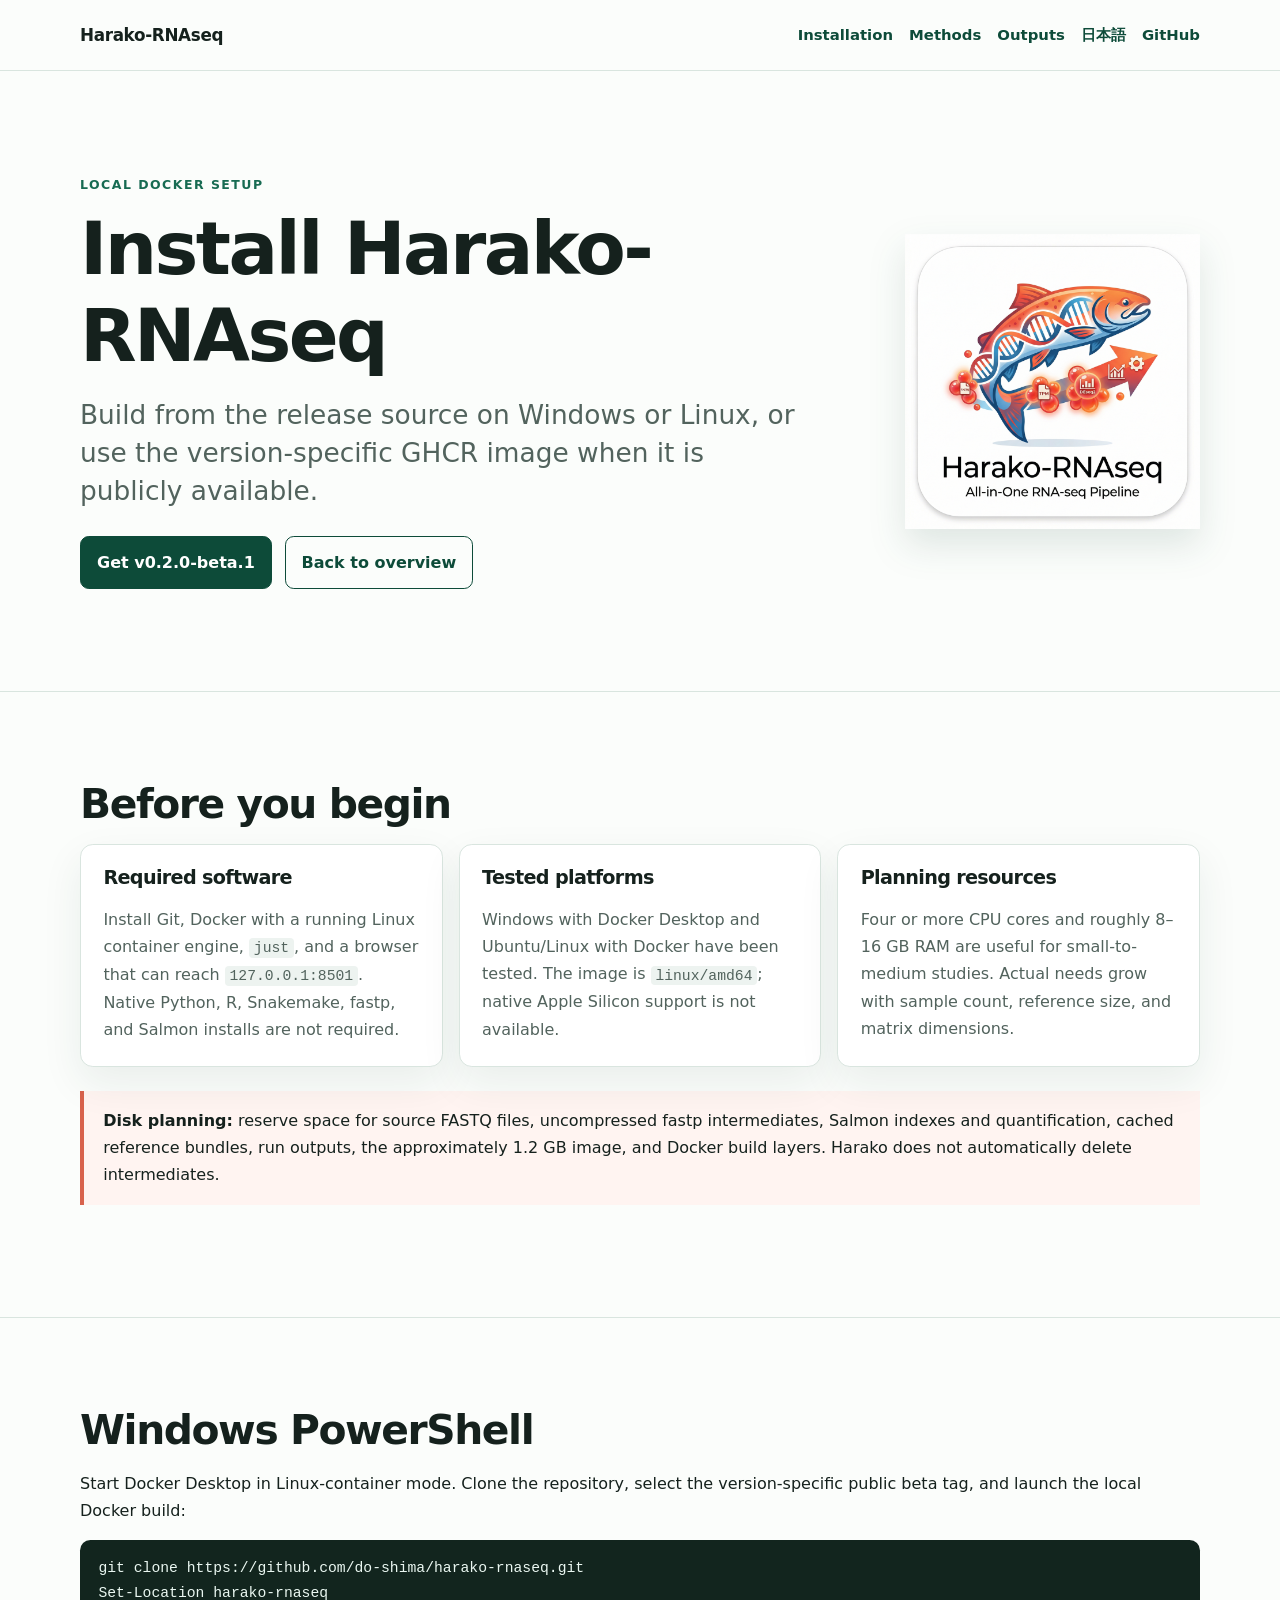
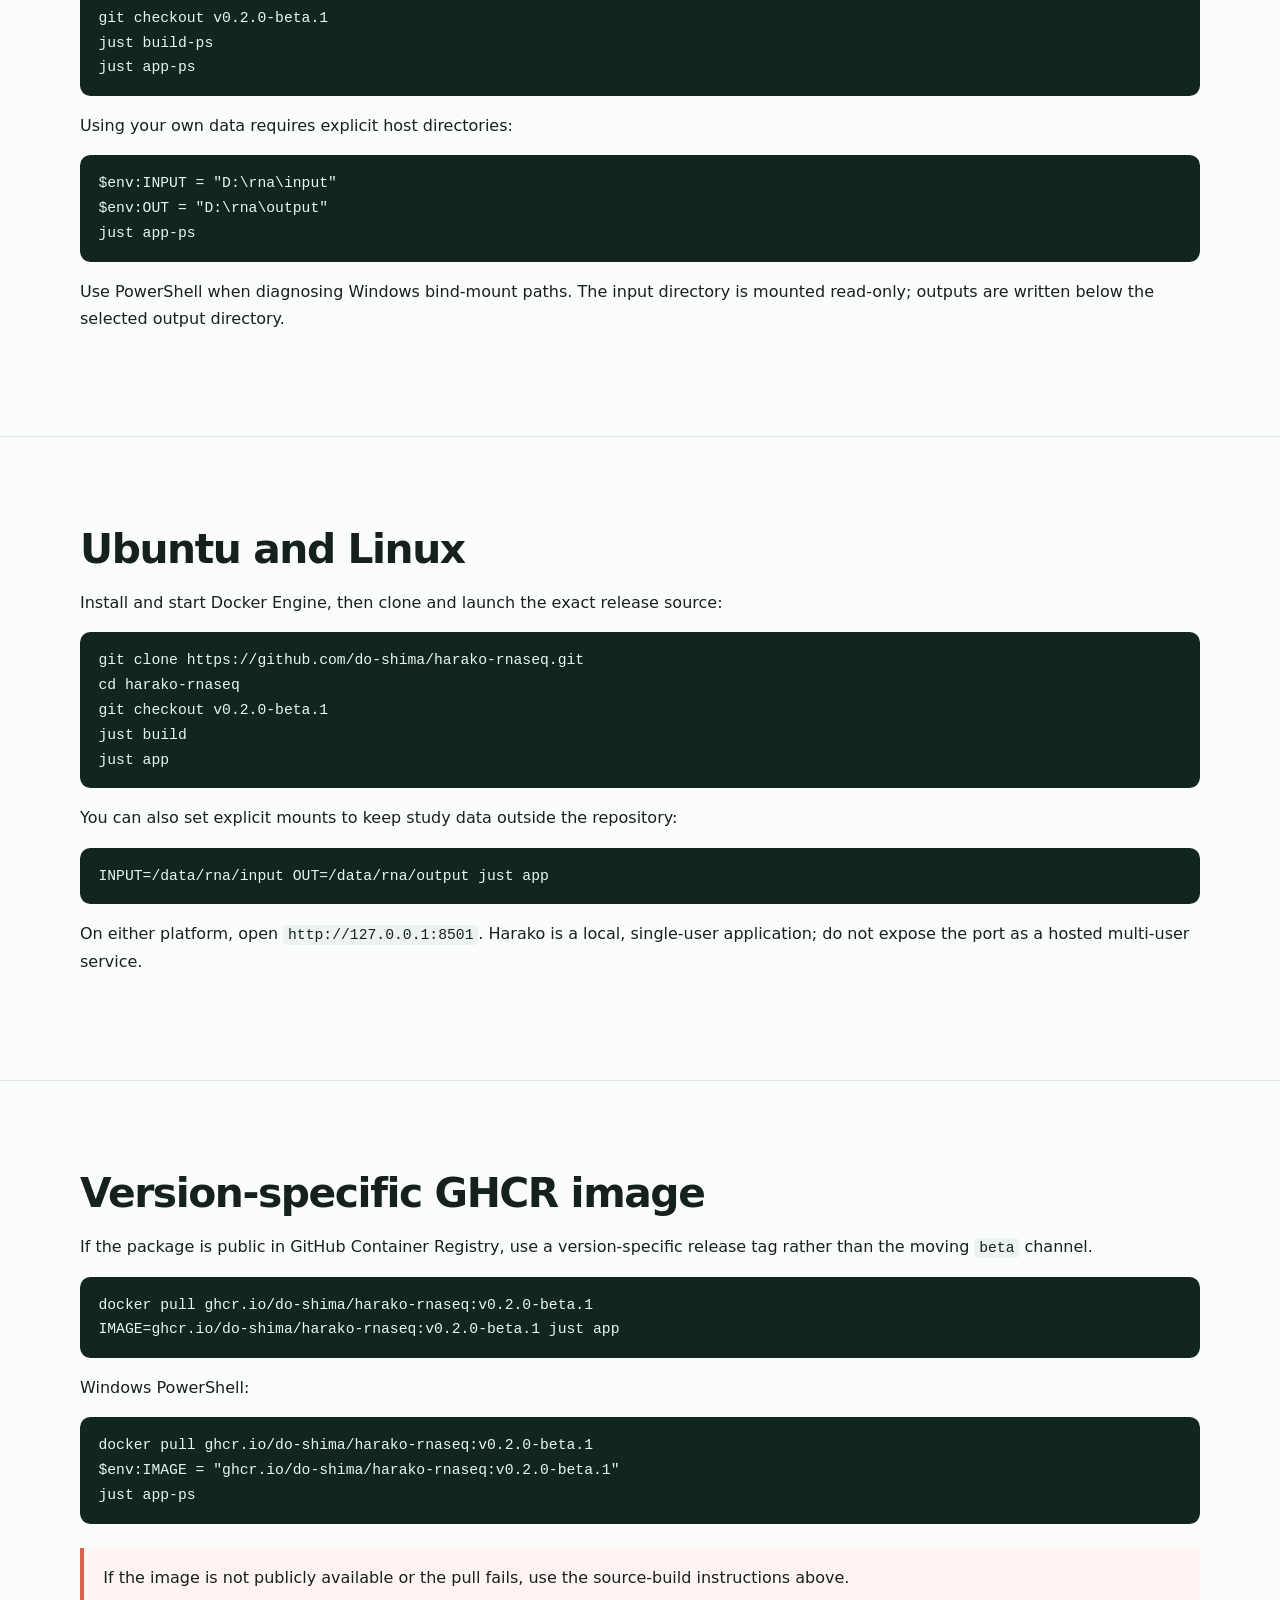
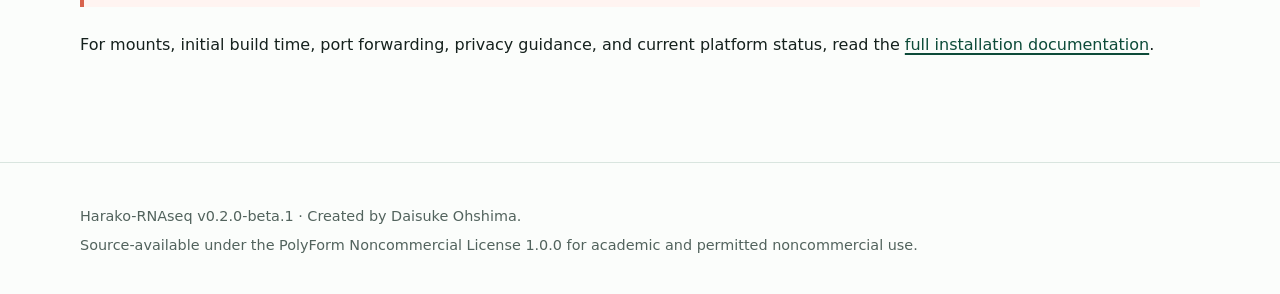
==== site/installation/index.html @ fd844540 "fix(site): preserve language across website navigation" ====
<!doctype html>
<html lang="en">
<head>
  <meta charset="utf-8">
  <meta name="viewport" content="width=device-width, initial-scale=1">
  <title>Install Harako-RNAseq | Windows and Linux Docker Setup</title>
  <meta name="description" content="Install Harako-RNAseq from source or an available version-specific GHCR image on Windows Docker Desktop or Ubuntu/Linux, with practical CPU, memory, and disk guidance.">
  <link rel="canonical" href="https://do-shima.github.io/harako-rnaseq/installation/">
  <link rel="alternate" hreflang="en" href="https://do-shima.github.io/harako-rnaseq/installation/">
  <link rel="alternate" hreflang="ja" href="https://do-shima.github.io/harako-rnaseq/ja/installation/">
  <link rel="alternate" hreflang="x-default" href="https://do-shima.github.io/harako-rnaseq/installation/">
  <meta property="og:title" content="Install Harako-RNAseq | Windows and Linux Docker Setup">
  <meta property="og:description" content="Source-build and version-specific Docker instructions for the Harako-RNAseq public beta.">
  <meta property="og:type" content="website">
  <meta property="og:url" content="https://do-shima.github.io/harako-rnaseq/installation/">
  <meta property="og:image" content="https://do-shima.github.io/harako-rnaseq/assets/harako-logo.png">
  <link rel="stylesheet" href="../assets/site.css">
  <script type="application/ld+json">
  {
    "@context": "https://schema.org",
    "@type": "SoftwareApplication",
    "name": "Harako-RNAseq",
    "alternateName": "Harako RNAseq",
    "softwareVersion": "0.2.0-beta.1",
    "operatingSystem": "Windows and Linux through Docker",
    "applicationSubCategory": "Bioinformatics",
    "description": "A source-available Docker-based graphical workflow for reproducible local bulk RNA-seq analysis using fastp, Salmon, tximport, and DESeq2.",
    "codeRepository": "https://github.com/do-shima/harako-rnaseq",
    "downloadUrl": "https://github.com/do-shima/harako-rnaseq/releases/tag/v0.2.0-beta.1",
    "license": "https://polyformproject.org/licenses/noncommercial/1.0.0/",
    "author": {"@type": "Person", "name": "Daisuke Ohshima"},
    "isAccessibleForFree": true,
    "offers": {"@type": "Offer", "price": 0, "priceCurrency": "USD"}
  }
  </script>
</head>
<body>
  <a class="skip-link" href="#main">Skip to content</a>
  <header class="site-header">
    <nav class="nav" aria-label="Primary navigation">
      <a class="brand" href="../">Harako-RNAseq</a>
      <div class="nav-links">
        <a aria-current="page" href="./">Installation</a>
        <a href="../methods/">Methods</a>
        <a href="../outputs/">Outputs</a>
        <a href="../ja/installation/" lang="ja">日本語</a>
        <a href="https://github.com/do-shima/harako-rnaseq">GitHub</a>
      </div>
    </nav>
  </header>

  <main id="main">
    <section class="container hero page-hero">
      <div>
        <p class="eyebrow">Local Docker setup</p>
        <h1>Install Harako-RNAseq</h1>
        <p class="subtitle">Build from the release source on Windows or Linux, or use the version-specific GHCR image when it is publicly available.</p>
        <div class="actions">
          <a class="button primary" href="https://github.com/do-shima/harako-rnaseq/releases/tag/v0.2.0-beta.1">Get v0.2.0-beta.1</a>
          <a class="button" href="../">Back to overview</a>
        </div>
      </div>
      <img class="hero-logo" src="../assets/harako-logo.png" width="640" height="640" alt="Harako-RNAseq logo">
    </section>

    <section class="section">
      <div class="container">
        <h2>Before you begin</h2>
        <div class="grid">
          <article class="card"><h3>Required software</h3><p>Install Git, Docker with a running Linux container engine, <code>just</code>, and a browser that can reach <code>127.0.0.1:8501</code>. Native Python, R, Snakemake, fastp, and Salmon installs are not required.</p></article>
          <article class="card"><h3>Tested platforms</h3><p>Windows with Docker Desktop and Ubuntu/Linux with Docker have been tested. The image is <code>linux/amd64</code>; native Apple Silicon support is not available.</p></article>
          <article class="card"><h3>Planning resources</h3><p>Four or more CPU cores and roughly 8–16 GB RAM are useful for small-to-medium studies. Actual needs grow with sample count, reference size, and matrix dimensions.</p></article>
        </div>
        <div class="notice"><strong>Disk planning:</strong> reserve space for source FASTQ files, uncompressed fastp intermediates, Salmon indexes and quantification, cached reference bundles, run outputs, the approximately 1.2 GB image, and Docker build layers. Harako does not automatically delete intermediates.</div>
      </div>
    </section>

    <section class="section">
      <div class="container">
        <h2>Windows PowerShell</h2>
        <p>Start Docker Desktop in Linux-container mode. Clone the repository, select the version-specific public beta tag, and launch the local Docker build:</p>
        <pre><code>git clone https://github.com/do-shima/harako-rnaseq.git
Set-Location harako-rnaseq
git checkout v0.2.0-beta.1
just build-ps
just app-ps</code></pre>
        <p>Using your own data requires explicit host directories:</p>
        <pre><code>$env:INPUT = "D:\rna\input"
$env:OUT = "D:\rna\output"
just app-ps</code></pre>
        <p>Use PowerShell when diagnosing Windows bind-mount paths. The input directory is mounted read-only; outputs are written below the selected output directory.</p>
      </div>
    </section>

    <section class="section">
      <div class="container">
        <h2>Ubuntu and Linux</h2>
        <p>Install and start Docker Engine, then clone and launch the exact release source:</p>
        <pre><code>git clone https://github.com/do-shima/harako-rnaseq.git
cd harako-rnaseq
git checkout v0.2.0-beta.1
just build
just app</code></pre>
        <p>You can also set explicit mounts to keep study data outside the repository:</p>
        <pre><code>INPUT=/data/rna/input OUT=/data/rna/output just app</code></pre>
        <p>On either platform, open <code>http://127.0.0.1:8501</code>. Harako is a local, single-user application; do not expose the port as a hosted multi-user service.</p>
      </div>
    </section>

    <section class="section">
      <div class="container">
        <h2>Version-specific GHCR image</h2>
        <p>If the package is public in GitHub Container Registry, use a version-specific release tag rather than the moving <code>beta</code> channel.</p>
        <pre><code>docker pull ghcr.io/do-shima/harako-rnaseq:v0.2.0-beta.1
IMAGE=ghcr.io/do-shima/harako-rnaseq:v0.2.0-beta.1 just app</code></pre>
        <p>Windows PowerShell:</p>
        <pre><code>docker pull ghcr.io/do-shima/harako-rnaseq:v0.2.0-beta.1
$env:IMAGE = "ghcr.io/do-shima/harako-rnaseq:v0.2.0-beta.1"
just app-ps</code></pre>
        <div class="notice">If the image is not publicly available or the pull fails, use the source-build instructions above.</div>
        <p>For mounts, initial build time, port forwarding, privacy guidance, and current platform status, read the <a href="https://github.com/do-shima/harako-rnaseq/blob/main/docs/installation.md">full installation documentation</a>.</p>
      </div>
    </section>
  </main>

  <footer class="site-footer">
    <div class="container">
      <p>Harako-RNAseq v0.2.0-beta.1 · Created by Daisuke Ohshima.</p>
      <p>Source-available under the PolyForm Noncommercial License 1.0.0 for academic and permitted noncommercial use.</p>
    </div>
  </footer>
</body>
</html>
---- site/assets/site.css ----
:root {
  color-scheme: light;
  --ink: #15211d;
  --muted: #52635d;
  --paper: #fbfdfb;
  --panel: #ffffff;
  --green: #176b52;
  --green-dark: #0d4b39;
  --mint: #dff3ea;
  --salmon: #d8624c;
  --line: #d9e5df;
  --shadow: 0 16px 40px rgba(20, 63, 49, 0.08);
}
* {
  box-sizing: border-box;
}

html {
  scroll-behavior: smooth;
}

body {
  margin: 0;
  color: var(--ink);
  background: var(--paper);
  font-family: system-ui, -apple-system, BlinkMacSystemFont, "Segoe UI", sans-serif;
  font-size: 1rem;
  line-height: 1.7;
}

a {
  color: var(--green-dark);
  text-decoration-thickness: 0.1em;
  text-underline-offset: 0.18em;
}

a:hover {
  color: var(--salmon);
}

.skip-link {
  position: absolute;
  top: -5rem;
  left: 1rem;
  z-index: 10;
  padding: 0.7rem 1rem;
  color: white;
  background: var(--green-dark);
}

.skip-link:focus {
  top: 1rem;
}

.site-header {
  border-bottom: 1px solid var(--line);
  background: rgba(251, 253, 251, 0.96);
}

.nav,
.container {
  width: min(1120px, calc(100% - 2rem));
  margin-inline: auto;
}

.nav {
  display: flex;
  align-items: center;
  justify-content: space-between;
  gap: 1.5rem;
  min-height: 4.4rem;
}

.brand {
  color: var(--ink);
  font-size: 1.05rem;
  font-weight: 800;
  letter-spacing: -0.02em;
  text-decoration: none;
  white-space: nowrap;
}

.nav-links {
  display: flex;
  flex-wrap: wrap;
  justify-content: flex-end;
  gap: 0.35rem 1rem;
}

.nav-links a {
  font-size: 0.93rem;
  font-weight: 650;
  text-decoration: none;
}

.hero {
  display: grid;
  grid-template-columns: minmax(0, 1.45fr) minmax(240px, 0.55fr);
  align-items: center;
  gap: 3rem;
  padding-block: clamp(3.5rem, 8vw, 7rem);
}

.eyebrow {
  margin: 0 0 0.7rem;
  color: var(--green);
  font-size: 0.78rem;
  font-weight: 800;
  letter-spacing: 0.12em;
  text-transform: uppercase;
}

h1,
h2,
h3 {
  line-height: 1.18;
  letter-spacing: -0.035em;
}

h1 {
  max-width: 16ch;
  margin: 0;
  font-size: clamp(2.8rem, 7vw, 5.7rem);
}

.page-hero h1 {
  font-size: clamp(2.45rem, 6vw, 4.6rem);
}

h2 {
  margin: 0 0 1rem;
  font-size: clamp(1.75rem, 4vw, 2.55rem);
}

h3 {
  margin: 0 0 0.45rem;
  font-size: 1.2rem;
}

.subtitle {
  max-width: 720px;
  margin: 1rem 0;
  color: var(--muted);
  font-size: clamp(1.2rem, 2.7vw, 1.65rem);
  line-height: 1.45;
}

.lede {
  max-width: 760px;
  color: var(--muted);
  font-size: 1.08rem;
}

.hero-logo {
  display: block;
  width: min(100%, 330px);
  height: auto;
  margin-inline: auto;
  filter: drop-shadow(0 16px 18px rgba(20, 63, 49, 0.12));
}

.actions {
  display: flex;
  flex-wrap: wrap;
  gap: 0.8rem;
  margin-top: 1.6rem;
}

.button {
  display: inline-block;
  padding: 0.72rem 1rem;
  border: 1px solid var(--green-dark);
  border-radius: 0.55rem;
  font-weight: 750;
  text-decoration: none;
}

.button.primary {
  color: white;
  background: var(--green-dark);
}

.button:hover {
  border-color: var(--salmon);
}

.button.primary:hover {
  color: white;
  background: var(--salmon);
}

.status {
  display: flex;
  flex-wrap: wrap;
  gap: 0.55rem;
  margin-top: 1.3rem;
}

.pill {
  padding: 0.25rem 0.65rem;
  border-radius: 999px;
  color: var(--green-dark);
  background: var(--mint);
  font-size: 0.84rem;
  font-weight: 750;
}

.section {
  padding-block: clamp(3rem, 7vw, 5.5rem);
  border-top: 1px solid var(--line);
}

.section-intro {
  max-width: 720px;
  margin-bottom: 2rem;
  color: var(--muted);
}

.grid {
  display: grid;
  grid-template-columns: repeat(3, minmax(0, 1fr));
  gap: 1rem;
}

.card {
  padding: 1.4rem;
  border: 1px solid var(--line);
  border-radius: 0.8rem;
  background: var(--panel);
  box-shadow: var(--shadow);
}

.card p,
.card ul {
  margin-bottom: 0;
  color: var(--muted);
}

.flow {
  display: grid;
  grid-template-columns: repeat(4, minmax(0, 1fr));
  gap: 0.75rem;
  padding: 0;
  list-style: none;
}

.flow li {
  position: relative;
  padding: 1.2rem;
  border: 1px solid var(--line);
  border-radius: 0.7rem;
  background: var(--panel);
}

.flow li:not(:last-child)::after {
  position: absolute;
  top: 50%;
  right: -0.7rem;
  z-index: 1;
  content: "→";
  color: var(--salmon);
  font-weight: 900;
}

.notice {
  margin-block: 1.5rem;
  padding: 1rem 1.2rem;
  border-left: 4px solid var(--salmon);
  background: #fff4f1;
}

code {
  padding: 0.12rem 0.3rem;
  border-radius: 0.25rem;
  background: #edf3f0;
  font-size: 0.92em;
}

pre {
  overflow-x: auto;
  padding: 1rem 1.15rem;
  border-radius: 0.65rem;
  color: #eaf7f1;
  background: #12251e;
  line-height: 1.55;
}

pre code {
  padding: 0;
  color: inherit;
  background: transparent;
}

.site-footer {
  padding-block: 2.3rem;
  border-top: 1px solid var(--line);
  color: var(--muted);
  font-size: 0.9rem;
}

.site-footer p {
  margin: 0.25rem 0;
}

@media (max-width: 760px) {
  .nav {
    align-items: flex-start;
    flex-direction: column;
    padding-block: 1rem;
  }

  .nav-links {
    justify-content: flex-start;
  }

  .hero {
    grid-template-columns: 1fr;
  }

  .hero-logo {
    width: min(70vw, 280px);
  }

  .grid,
  .flow {
    grid-template-columns: 1fr;
  }

  .flow li:not(:last-child)::after {
    top: auto;
    right: 50%;
    bottom: -1.15rem;
    transform: rotate(90deg);
  }
}
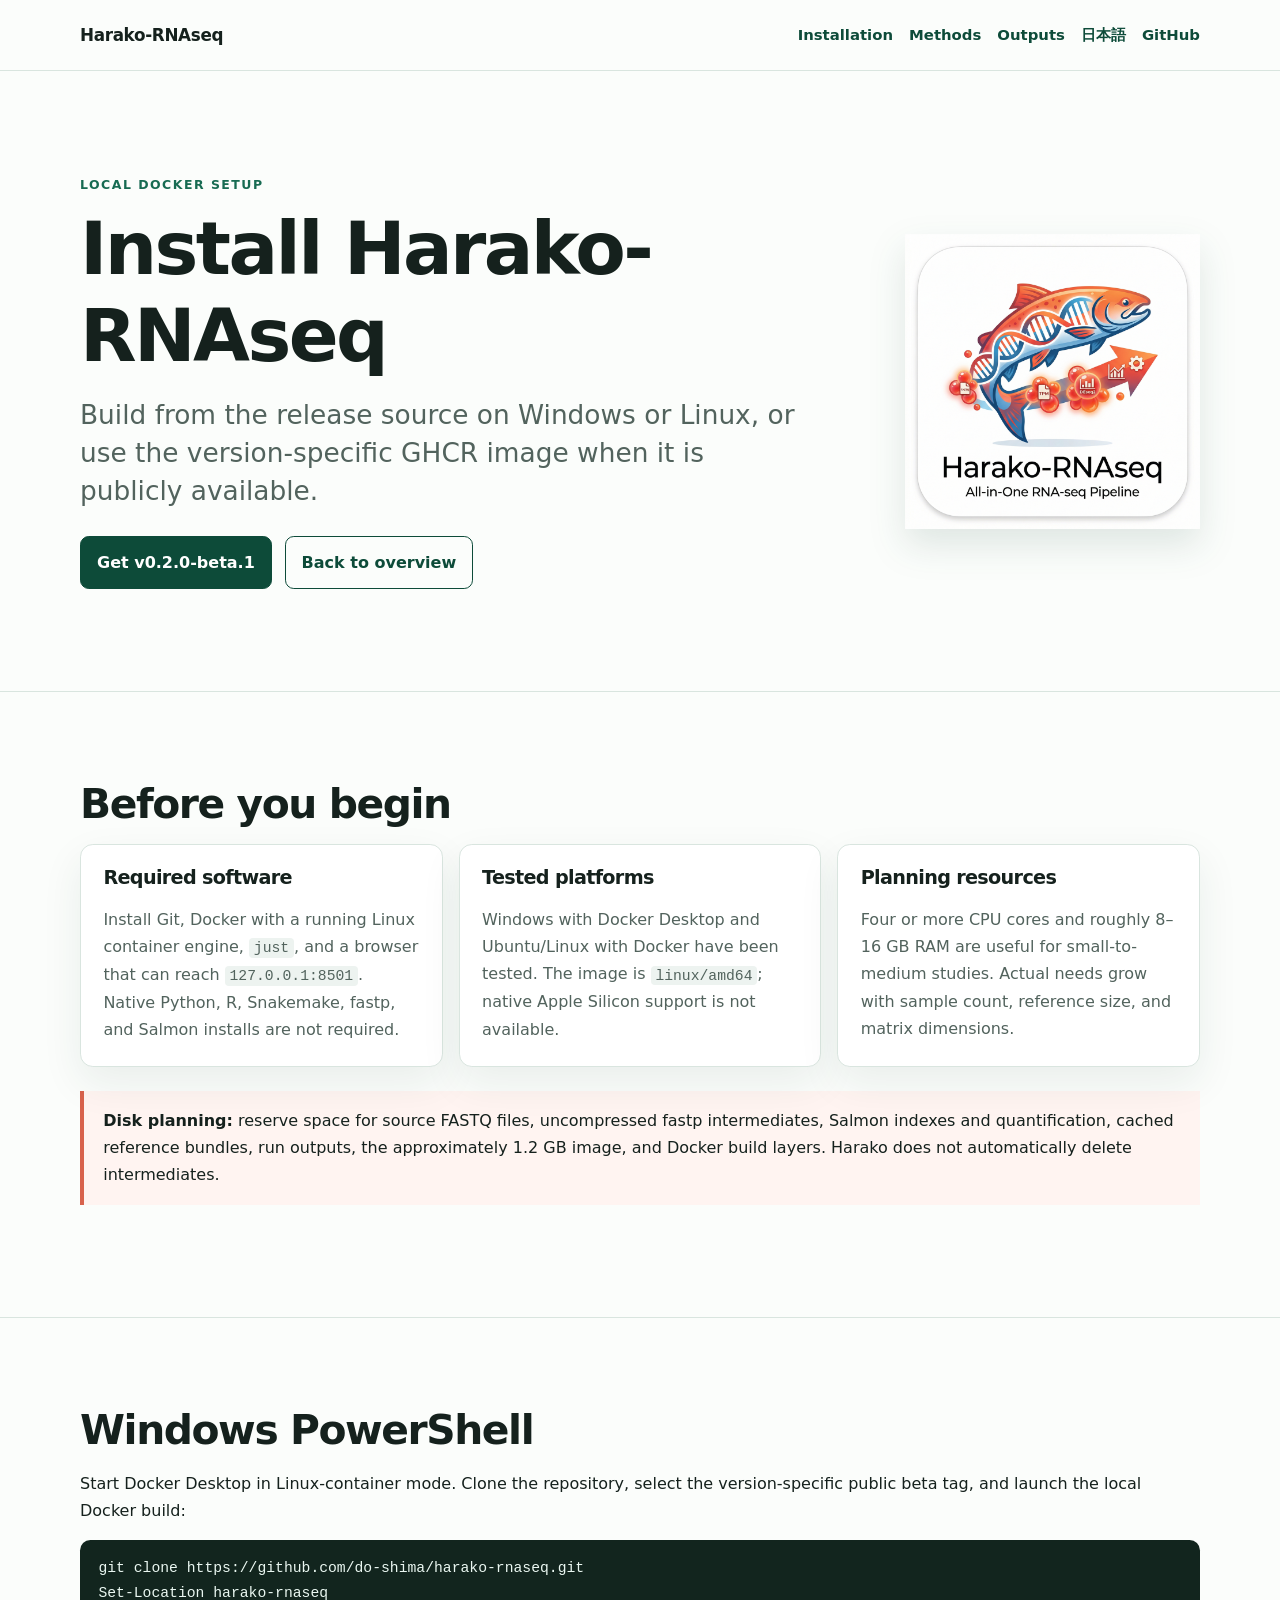
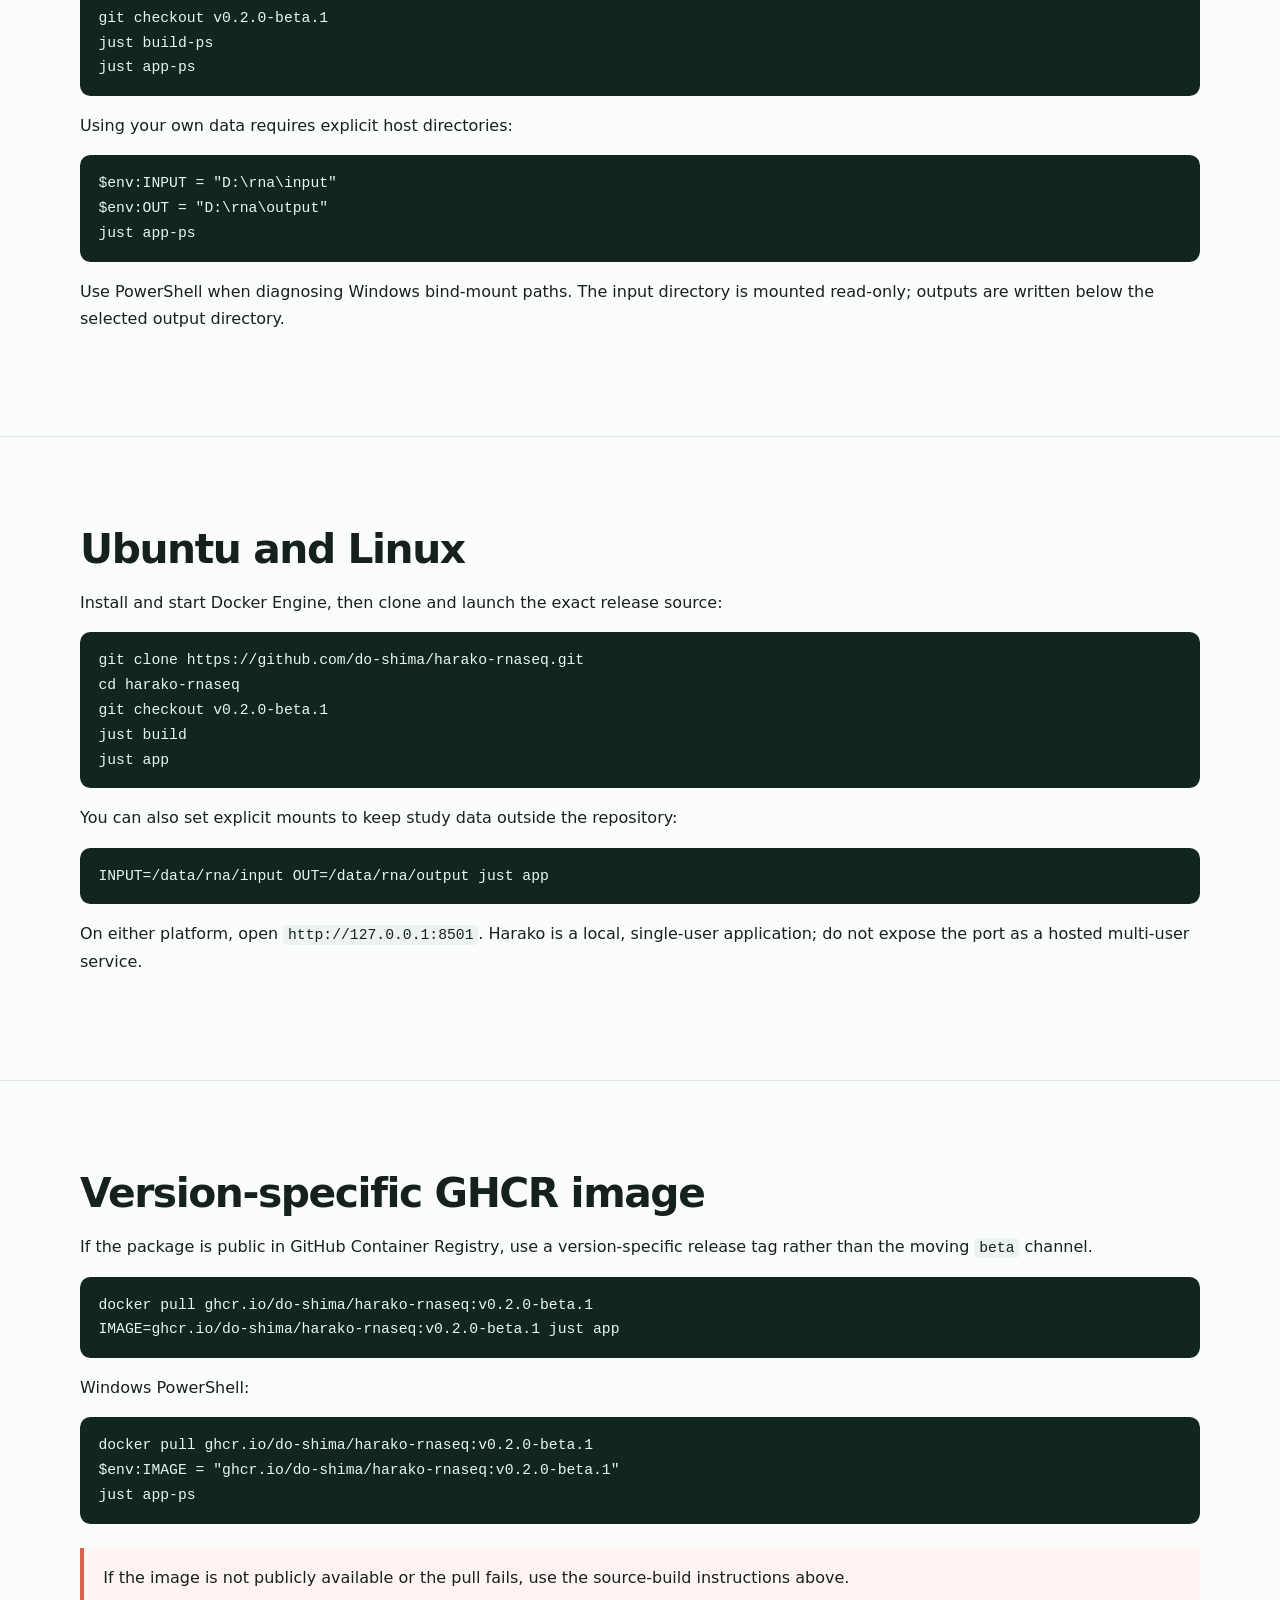
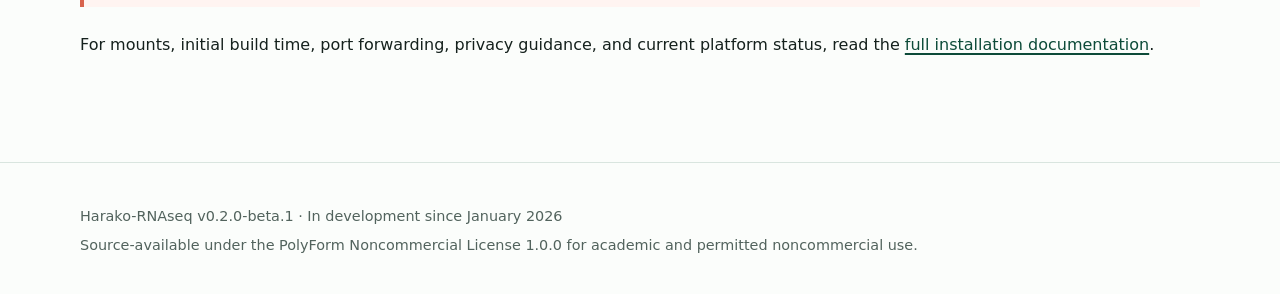
==== commit 6fb8c0db: "docs(site): add development start date to footer" ====
--- a/site/installation/index.html
+++ b/site/installation/index.html
@@ -125,7 +125,7 @@
 
   <footer class="site-footer">
     <div class="container">
-      <p>Harako-RNAseq v0.2.0-beta.1 · Created by Daisuke Ohshima.</p>
+      <p>Harako-RNAseq v0.2.0-beta.1 · In development since January 2026</p>
       <p>Source-available under the PolyForm Noncommercial License 1.0.0 for academic and permitted noncommercial use.</p>
     </div>
   </footer>
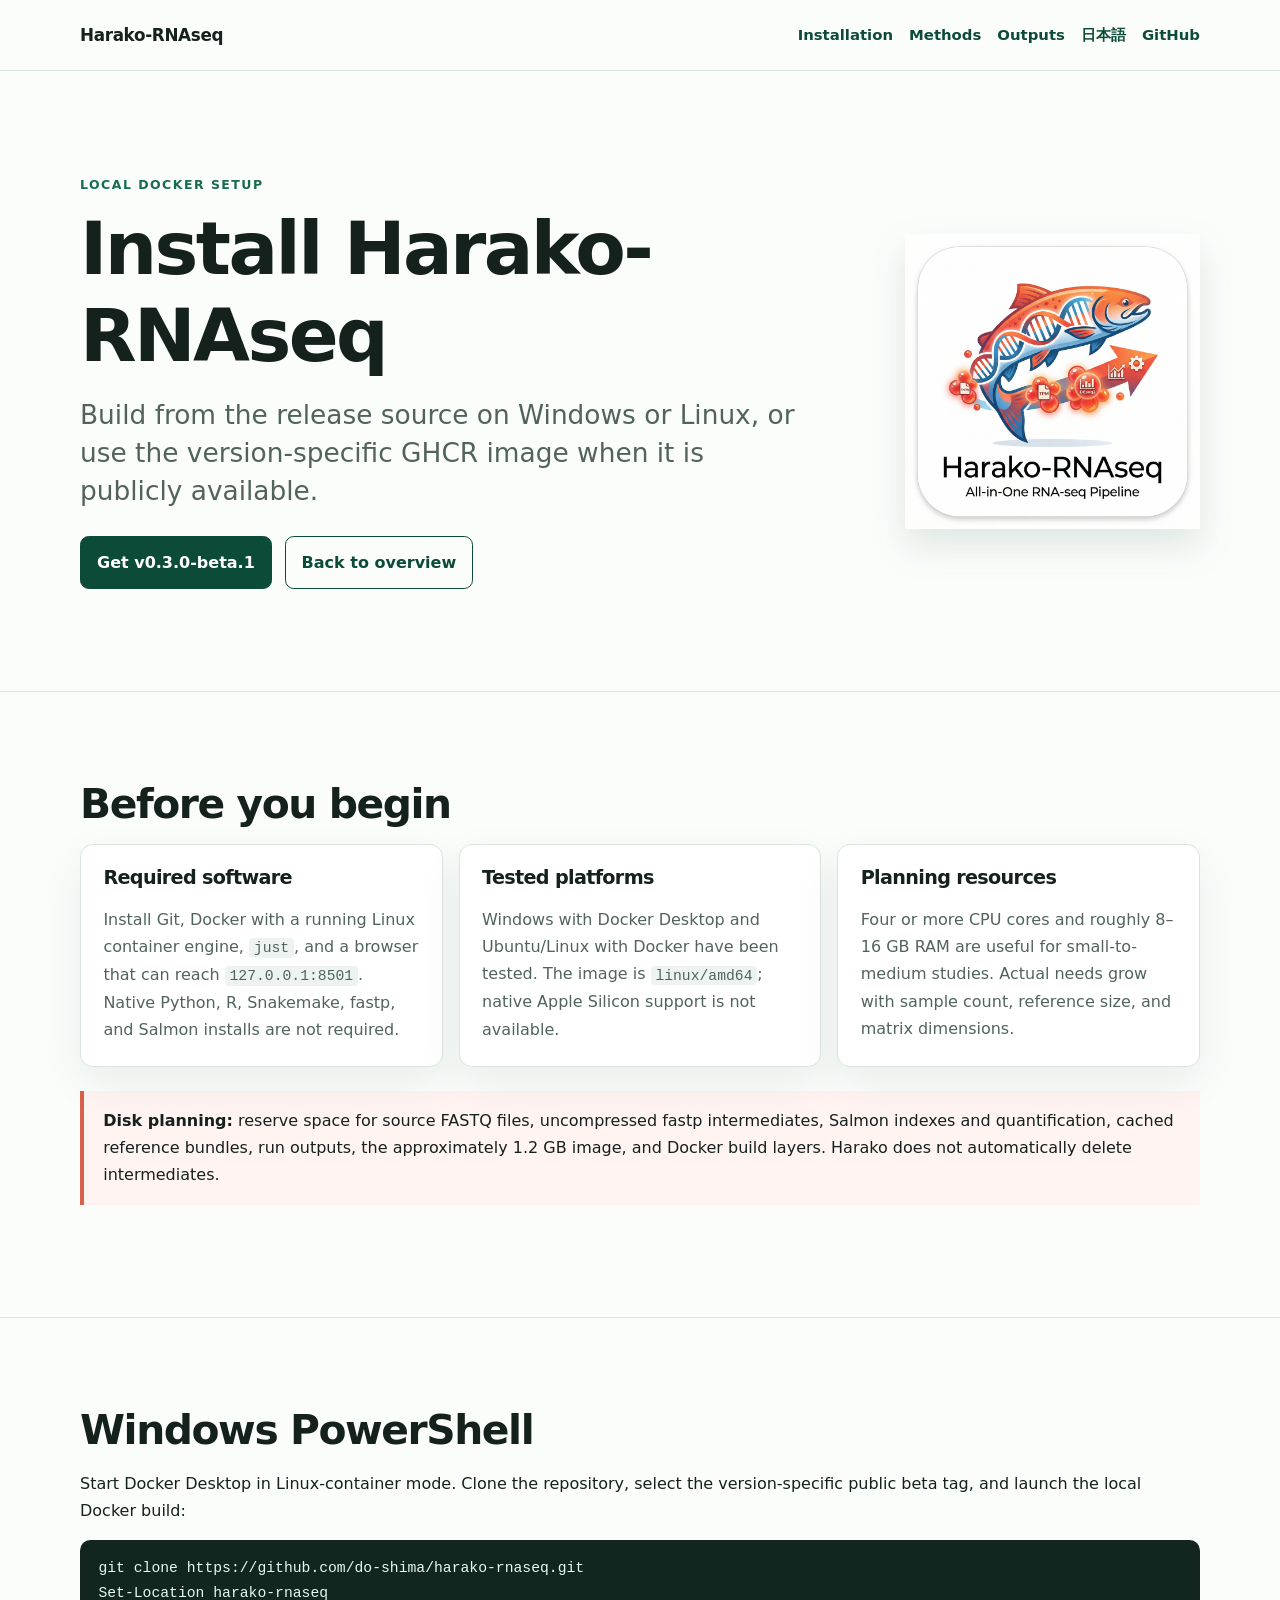
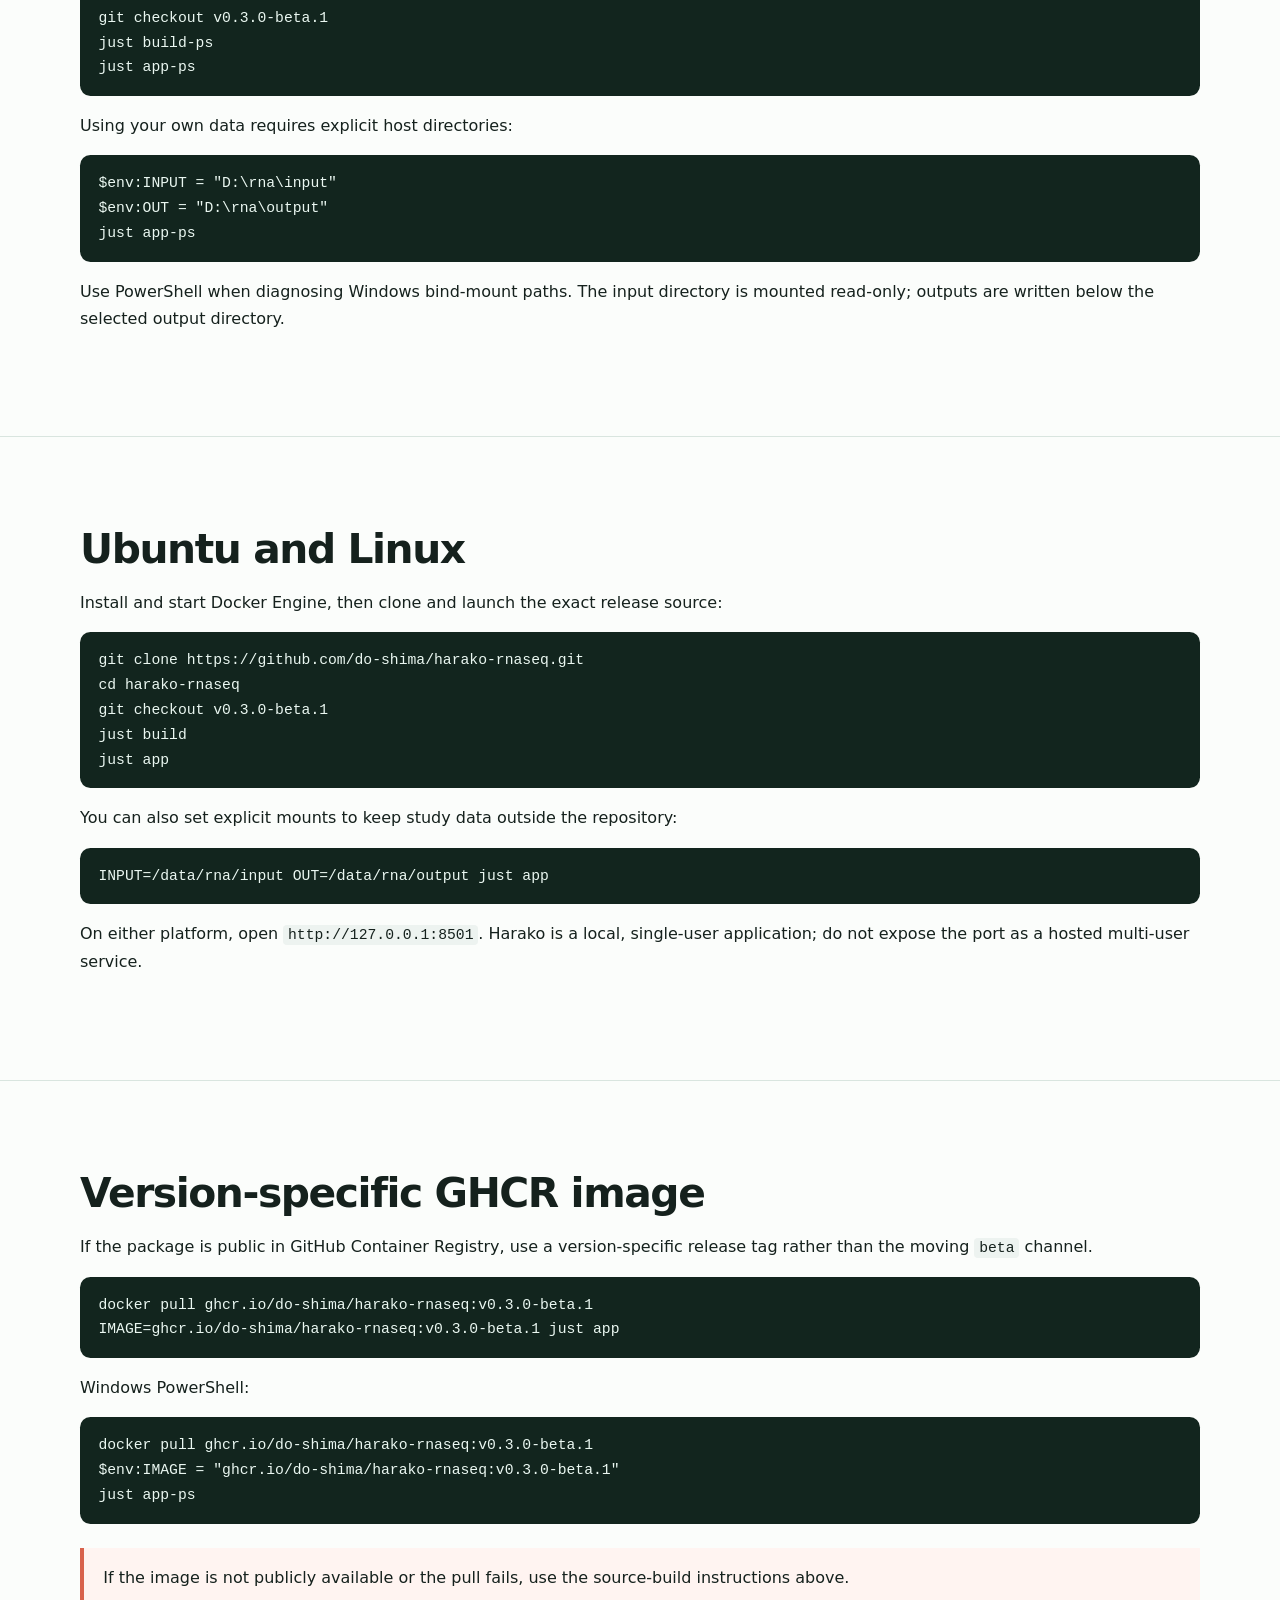
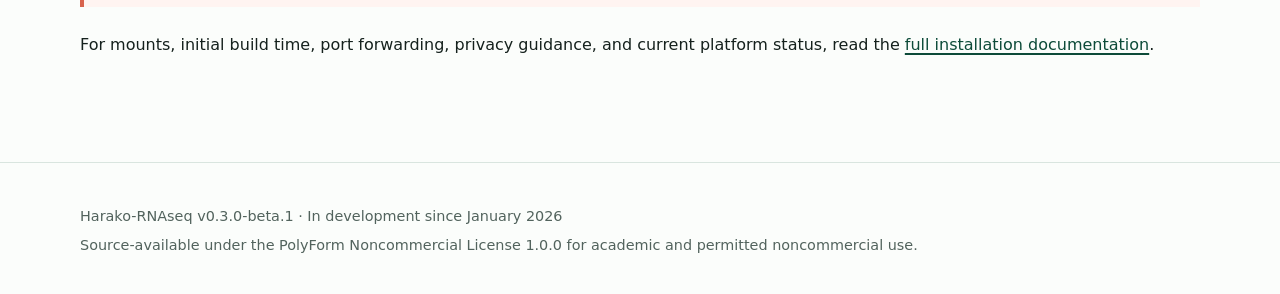
==== commit 7e8749cb: "chore(release): bump Harako-RNAseq to v0.3.0-beta.1" ====
--- a/site/installation/index.html
+++ b/site/installation/index.html
@@ -21,12 +21,12 @@
     "@type": "SoftwareApplication",
     "name": "Harako-RNAseq",
     "alternateName": "Harako RNAseq",
-    "softwareVersion": "0.2.0-beta.1",
+    "softwareVersion": "0.3.0-beta.1",
     "operatingSystem": "Windows and Linux through Docker",
     "applicationSubCategory": "Bioinformatics",
     "description": "A source-available Docker-based graphical workflow for reproducible local bulk RNA-seq analysis using fastp, Salmon, tximport, and DESeq2.",
     "codeRepository": "https://github.com/do-shima/harako-rnaseq",
-    "downloadUrl": "https://github.com/do-shima/harako-rnaseq/releases/tag/v0.2.0-beta.1",
+    "downloadUrl": "https://github.com/do-shima/harako-rnaseq/releases/tag/v0.3.0-beta.1",
     "license": "https://polyformproject.org/licenses/noncommercial/1.0.0/",
     "author": {"@type": "Person", "name": "Daisuke Ohshima"},
     "isAccessibleForFree": true,
@@ -56,7 +56,7 @@
         <h1>Install Harako-RNAseq</h1>
         <p class="subtitle">Build from the release source on Windows or Linux, or use the version-specific GHCR image when it is publicly available.</p>
         <div class="actions">
-          <a class="button primary" href="https://github.com/do-shima/harako-rnaseq/releases/tag/v0.2.0-beta.1">Get v0.2.0-beta.1</a>
+          <a class="button primary" href="https://github.com/do-shima/harako-rnaseq/releases/tag/v0.3.0-beta.1">Get v0.3.0-beta.1</a>
           <a class="button" href="../">Back to overview</a>
         </div>
       </div>
@@ -81,7 +81,7 @@
         <p>Start Docker Desktop in Linux-container mode. Clone the repository, select the version-specific public beta tag, and launch the local Docker build:</p>
         <pre><code>git clone https://github.com/do-shima/harako-rnaseq.git
 Set-Location harako-rnaseq
-git checkout v0.2.0-beta.1
+git checkout v0.3.0-beta.1
 just build-ps
 just app-ps</code></pre>
         <p>Using your own data requires explicit host directories:</p>
@@ -98,7 +98,7 @@
         <p>Install and start Docker Engine, then clone and launch the exact release source:</p>
         <pre><code>git clone https://github.com/do-shima/harako-rnaseq.git
 cd harako-rnaseq
-git checkout v0.2.0-beta.1
+git checkout v0.3.0-beta.1
 just build
 just app</code></pre>
         <p>You can also set explicit mounts to keep study data outside the repository:</p>
@@ -111,11 +111,11 @@
       <div class="container">
         <h2>Version-specific GHCR image</h2>
         <p>If the package is public in GitHub Container Registry, use a version-specific release tag rather than the moving <code>beta</code> channel.</p>
-        <pre><code>docker pull ghcr.io/do-shima/harako-rnaseq:v0.2.0-beta.1
-IMAGE=ghcr.io/do-shima/harako-rnaseq:v0.2.0-beta.1 just app</code></pre>
+        <pre><code>docker pull ghcr.io/do-shima/harako-rnaseq:v0.3.0-beta.1
+IMAGE=ghcr.io/do-shima/harako-rnaseq:v0.3.0-beta.1 just app</code></pre>
         <p>Windows PowerShell:</p>
-        <pre><code>docker pull ghcr.io/do-shima/harako-rnaseq:v0.2.0-beta.1
-$env:IMAGE = "ghcr.io/do-shima/harako-rnaseq:v0.2.0-beta.1"
+        <pre><code>docker pull ghcr.io/do-shima/harako-rnaseq:v0.3.0-beta.1
+$env:IMAGE = "ghcr.io/do-shima/harako-rnaseq:v0.3.0-beta.1"
 just app-ps</code></pre>
         <div class="notice">If the image is not publicly available or the pull fails, use the source-build instructions above.</div>
         <p>For mounts, initial build time, port forwarding, privacy guidance, and current platform status, read the <a href="https://github.com/do-shima/harako-rnaseq/blob/main/docs/installation.md">full installation documentation</a>.</p>
@@ -125,7 +125,7 @@
 
   <footer class="site-footer">
     <div class="container">
-      <p>Harako-RNAseq v0.2.0-beta.1 · In development since January 2026</p>
+      <p>Harako-RNAseq v0.3.0-beta.1 · In development since January 2026</p>
       <p>Source-available under the PolyForm Noncommercial License 1.0.0 for academic and permitted noncommercial use.</p>
     </div>
   </footer>
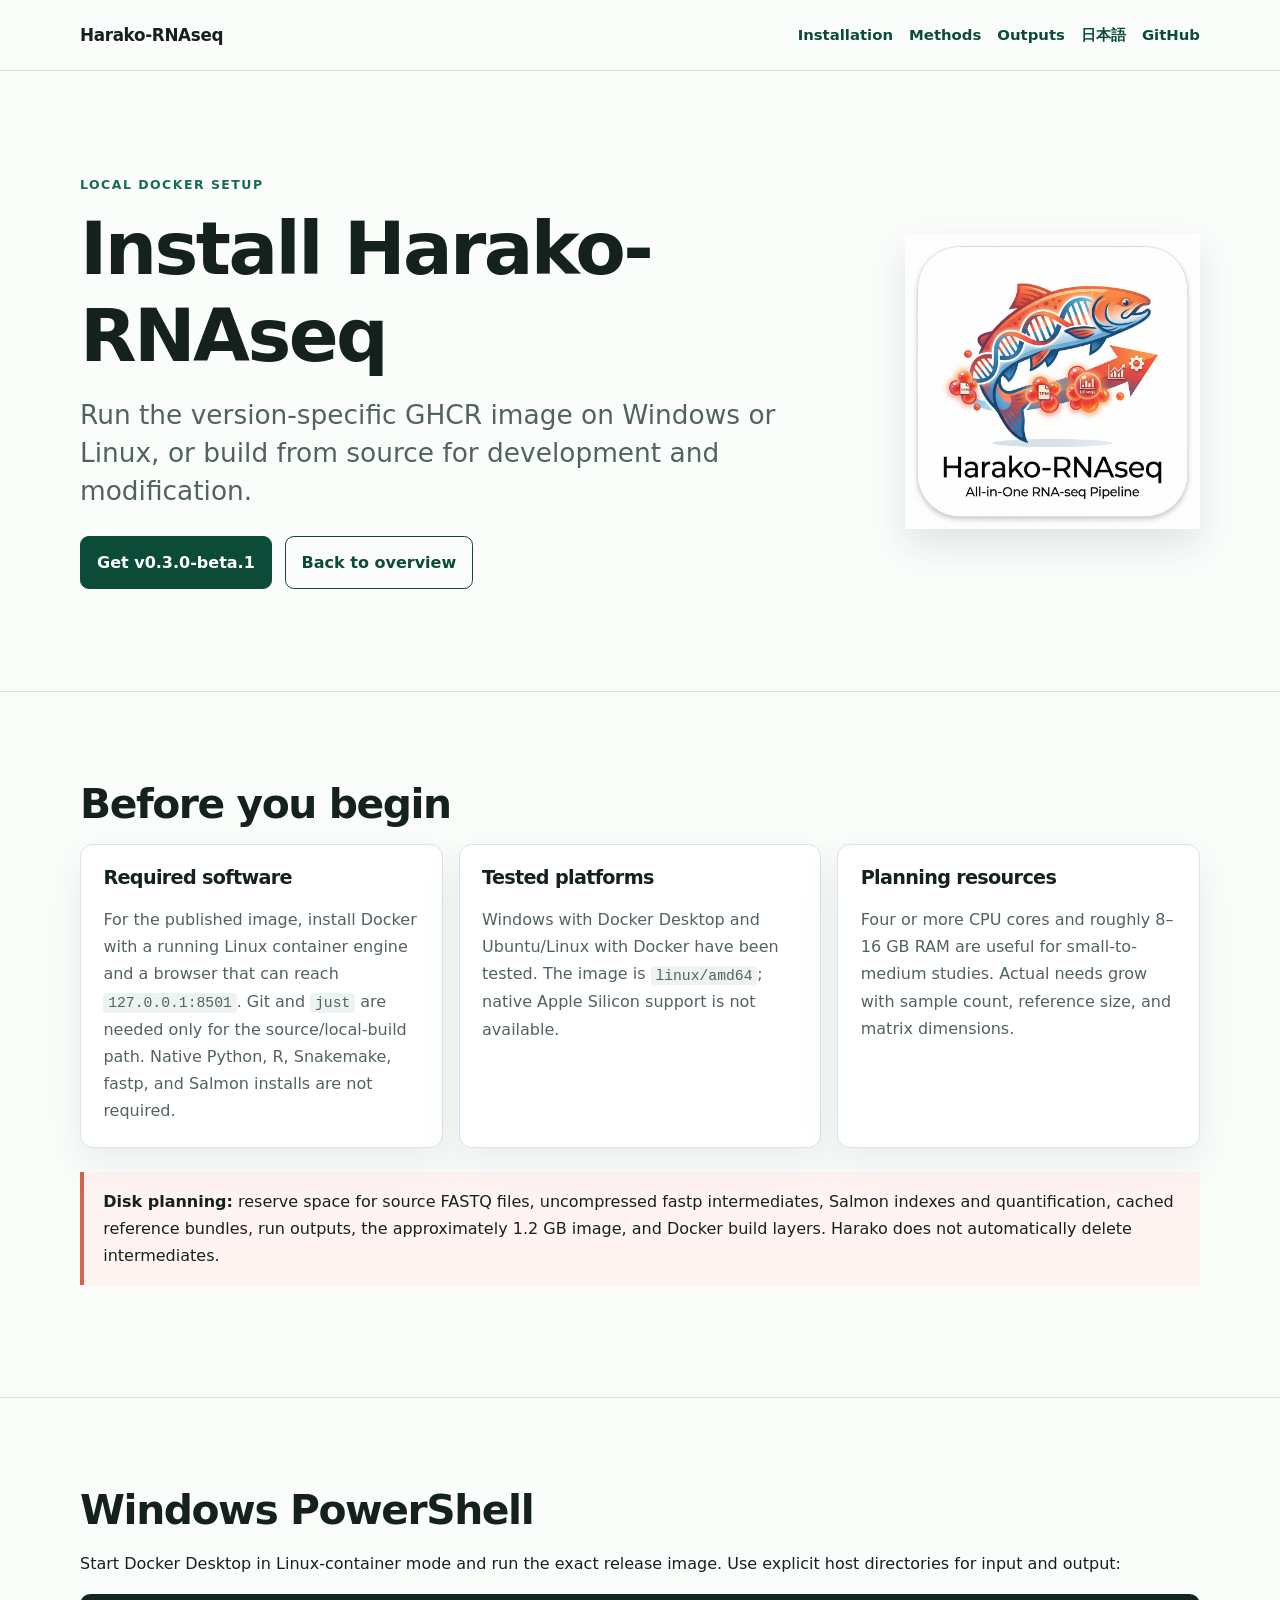
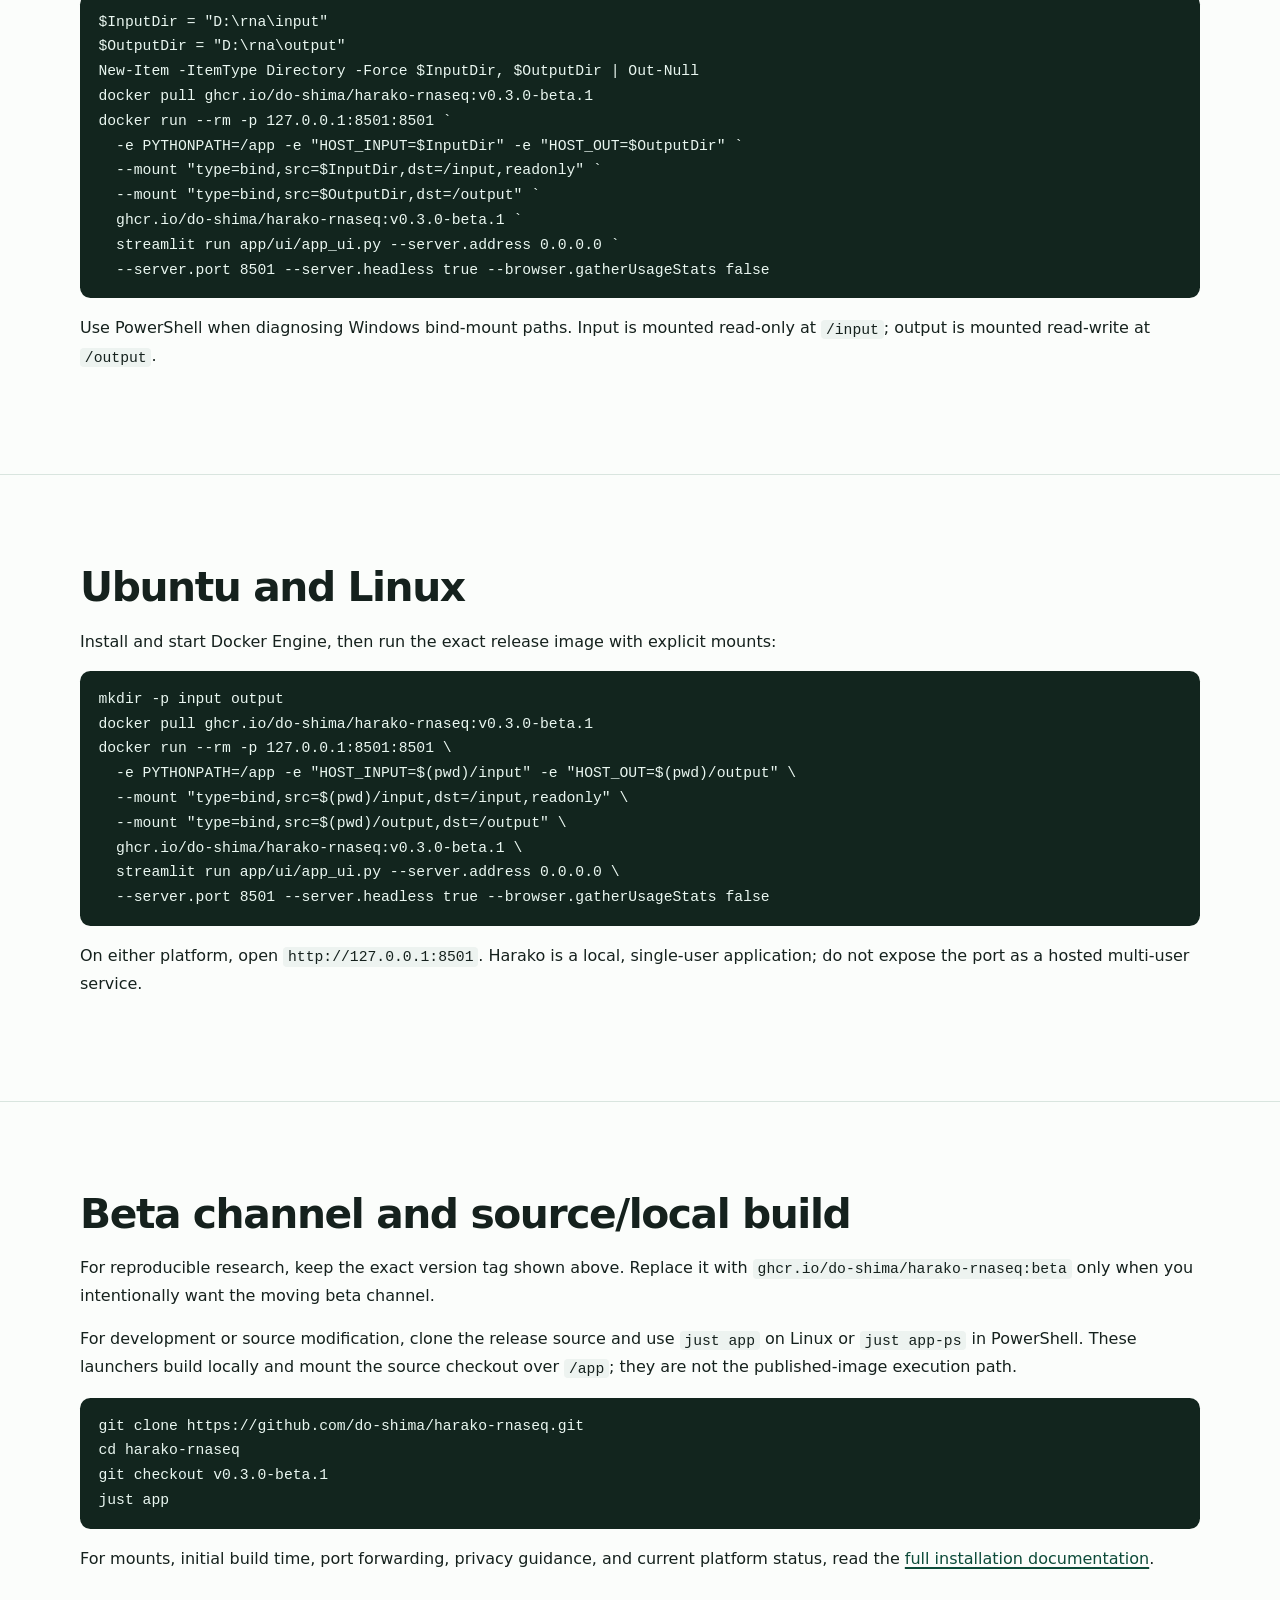
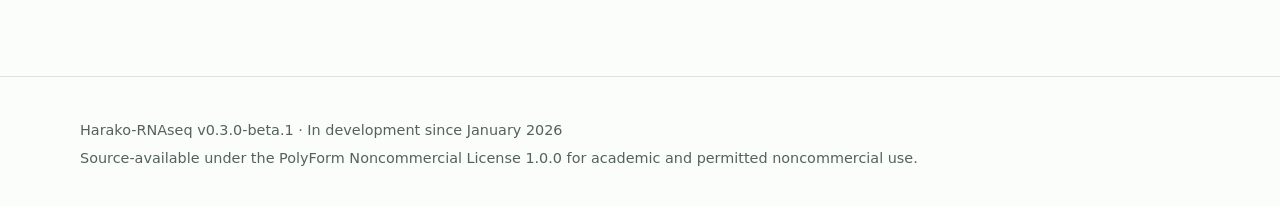
==== commit 7f82ccee: "docs: harmonize README and website scientific wording" ====
--- a/site/installation/index.html
+++ b/site/installation/index.html
@@ -54,7 +54,7 @@
       <div>
         <p class="eyebrow">Local Docker setup</p>
         <h1>Install Harako-RNAseq</h1>
-        <p class="subtitle">Build from the release source on Windows or Linux, or use the version-specific GHCR image when it is publicly available.</p>
+        <p class="subtitle">Run the version-specific GHCR image on Windows or Linux, or build from source for development and modification.</p>
         <div class="actions">
           <a class="button primary" href="https://github.com/do-shima/harako-rnaseq/releases/tag/v0.3.0-beta.1">Get v0.3.0-beta.1</a>
           <a class="button" href="../">Back to overview</a>
@@ -67,7 +67,7 @@
       <div class="container">
         <h2>Before you begin</h2>
         <div class="grid">
-          <article class="card"><h3>Required software</h3><p>Install Git, Docker with a running Linux container engine, <code>just</code>, and a browser that can reach <code>127.0.0.1:8501</code>. Native Python, R, Snakemake, fastp, and Salmon installs are not required.</p></article>
+          <article class="card"><h3>Required software</h3><p>For the published image, install Docker with a running Linux container engine and a browser that can reach <code>127.0.0.1:8501</code>. Git and <code>just</code> are needed only for the source/local-build path. Native Python, R, Snakemake, fastp, and Salmon installs are not required.</p></article>
           <article class="card"><h3>Tested platforms</h3><p>Windows with Docker Desktop and Ubuntu/Linux with Docker have been tested. The image is <code>linux/amd64</code>; native Apple Silicon support is not available.</p></article>
           <article class="card"><h3>Planning resources</h3><p>Four or more CPU cores and roughly 8–16 GB RAM are useful for small-to-medium studies. Actual needs grow with sample count, reference size, and matrix dimensions.</p></article>
         </div>
@@ -78,46 +78,48 @@
     <section class="section">
       <div class="container">
         <h2>Windows PowerShell</h2>
-        <p>Start Docker Desktop in Linux-container mode. Clone the repository, select the version-specific public beta tag, and launch the local Docker build:</p>
-        <pre><code>git clone https://github.com/do-shima/harako-rnaseq.git
-Set-Location harako-rnaseq
-git checkout v0.3.0-beta.1
-just build-ps
-just app-ps</code></pre>
-        <p>Using your own data requires explicit host directories:</p>
-        <pre><code>$env:INPUT = "D:\rna\input"
-$env:OUT = "D:\rna\output"
-just app-ps</code></pre>
-        <p>Use PowerShell when diagnosing Windows bind-mount paths. The input directory is mounted read-only; outputs are written below the selected output directory.</p>
+        <p>Start Docker Desktop in Linux-container mode and run the exact release image. Use explicit host directories for input and output:</p>
+        <pre><code>$InputDir = "D:\rna\input"
+$OutputDir = "D:\rna\output"
+New-Item -ItemType Directory -Force $InputDir, $OutputDir | Out-Null
+docker pull ghcr.io/do-shima/harako-rnaseq:v0.3.0-beta.1
+docker run --rm -p 127.0.0.1:8501:8501 `
+  -e PYTHONPATH=/app -e "HOST_INPUT=$InputDir" -e "HOST_OUT=$OutputDir" `
+  --mount "type=bind,src=$InputDir,dst=/input,readonly" `
+  --mount "type=bind,src=$OutputDir,dst=/output" `
+  ghcr.io/do-shima/harako-rnaseq:v0.3.0-beta.1 `
+  streamlit run app/ui/app_ui.py --server.address 0.0.0.0 `
+  --server.port 8501 --server.headless true --browser.gatherUsageStats false</code></pre>
+        <p>Use PowerShell when diagnosing Windows bind-mount paths. Input is mounted read-only at <code>/input</code>; output is mounted read-write at <code>/output</code>.</p>
       </div>
     </section>
 
     <section class="section">
       <div class="container">
         <h2>Ubuntu and Linux</h2>
-        <p>Install and start Docker Engine, then clone and launch the exact release source:</p>
-        <pre><code>git clone https://github.com/do-shima/harako-rnaseq.git
-cd harako-rnaseq
-git checkout v0.3.0-beta.1
-just build
-just app</code></pre>
-        <p>You can also set explicit mounts to keep study data outside the repository:</p>
-        <pre><code>INPUT=/data/rna/input OUT=/data/rna/output just app</code></pre>
+        <p>Install and start Docker Engine, then run the exact release image with explicit mounts:</p>
+        <pre><code>mkdir -p input output
+docker pull ghcr.io/do-shima/harako-rnaseq:v0.3.0-beta.1
+docker run --rm -p 127.0.0.1:8501:8501 \
+  -e PYTHONPATH=/app -e "HOST_INPUT=$(pwd)/input" -e "HOST_OUT=$(pwd)/output" \
+  --mount "type=bind,src=$(pwd)/input,dst=/input,readonly" \
+  --mount "type=bind,src=$(pwd)/output,dst=/output" \
+  ghcr.io/do-shima/harako-rnaseq:v0.3.0-beta.1 \
+  streamlit run app/ui/app_ui.py --server.address 0.0.0.0 \
+  --server.port 8501 --server.headless true --browser.gatherUsageStats false</code></pre>
         <p>On either platform, open <code>http://127.0.0.1:8501</code>. Harako is a local, single-user application; do not expose the port as a hosted multi-user service.</p>
       </div>
     </section>
 
     <section class="section">
       <div class="container">
-        <h2>Version-specific GHCR image</h2>
-        <p>If the package is public in GitHub Container Registry, use a version-specific release tag rather than the moving <code>beta</code> channel.</p>
-        <pre><code>docker pull ghcr.io/do-shima/harako-rnaseq:v0.3.0-beta.1
-IMAGE=ghcr.io/do-shima/harako-rnaseq:v0.3.0-beta.1 just app</code></pre>
-        <p>Windows PowerShell:</p>
-        <pre><code>docker pull ghcr.io/do-shima/harako-rnaseq:v0.3.0-beta.1
-$env:IMAGE = "ghcr.io/do-shima/harako-rnaseq:v0.3.0-beta.1"
-just app-ps</code></pre>
-        <div class="notice">If the image is not publicly available or the pull fails, use the source-build instructions above.</div>
+        <h2>Beta channel and source/local build</h2>
+        <p>For reproducible research, keep the exact version tag shown above. Replace it with <code>ghcr.io/do-shima/harako-rnaseq:beta</code> only when you intentionally want the moving beta channel.</p>
+        <p>For development or source modification, clone the release source and use <code>just app</code> on Linux or <code>just app-ps</code> in PowerShell. These launchers build locally and mount the source checkout over <code>/app</code>; they are not the published-image execution path.</p>
+        <pre><code>git clone https://github.com/do-shima/harako-rnaseq.git
+cd harako-rnaseq
+git checkout v0.3.0-beta.1
+just app</code></pre>
         <p>For mounts, initial build time, port forwarding, privacy guidance, and current platform status, read the <a href="https://github.com/do-shima/harako-rnaseq/blob/main/docs/installation.md">full installation documentation</a>.</p>
       </div>
     </section>
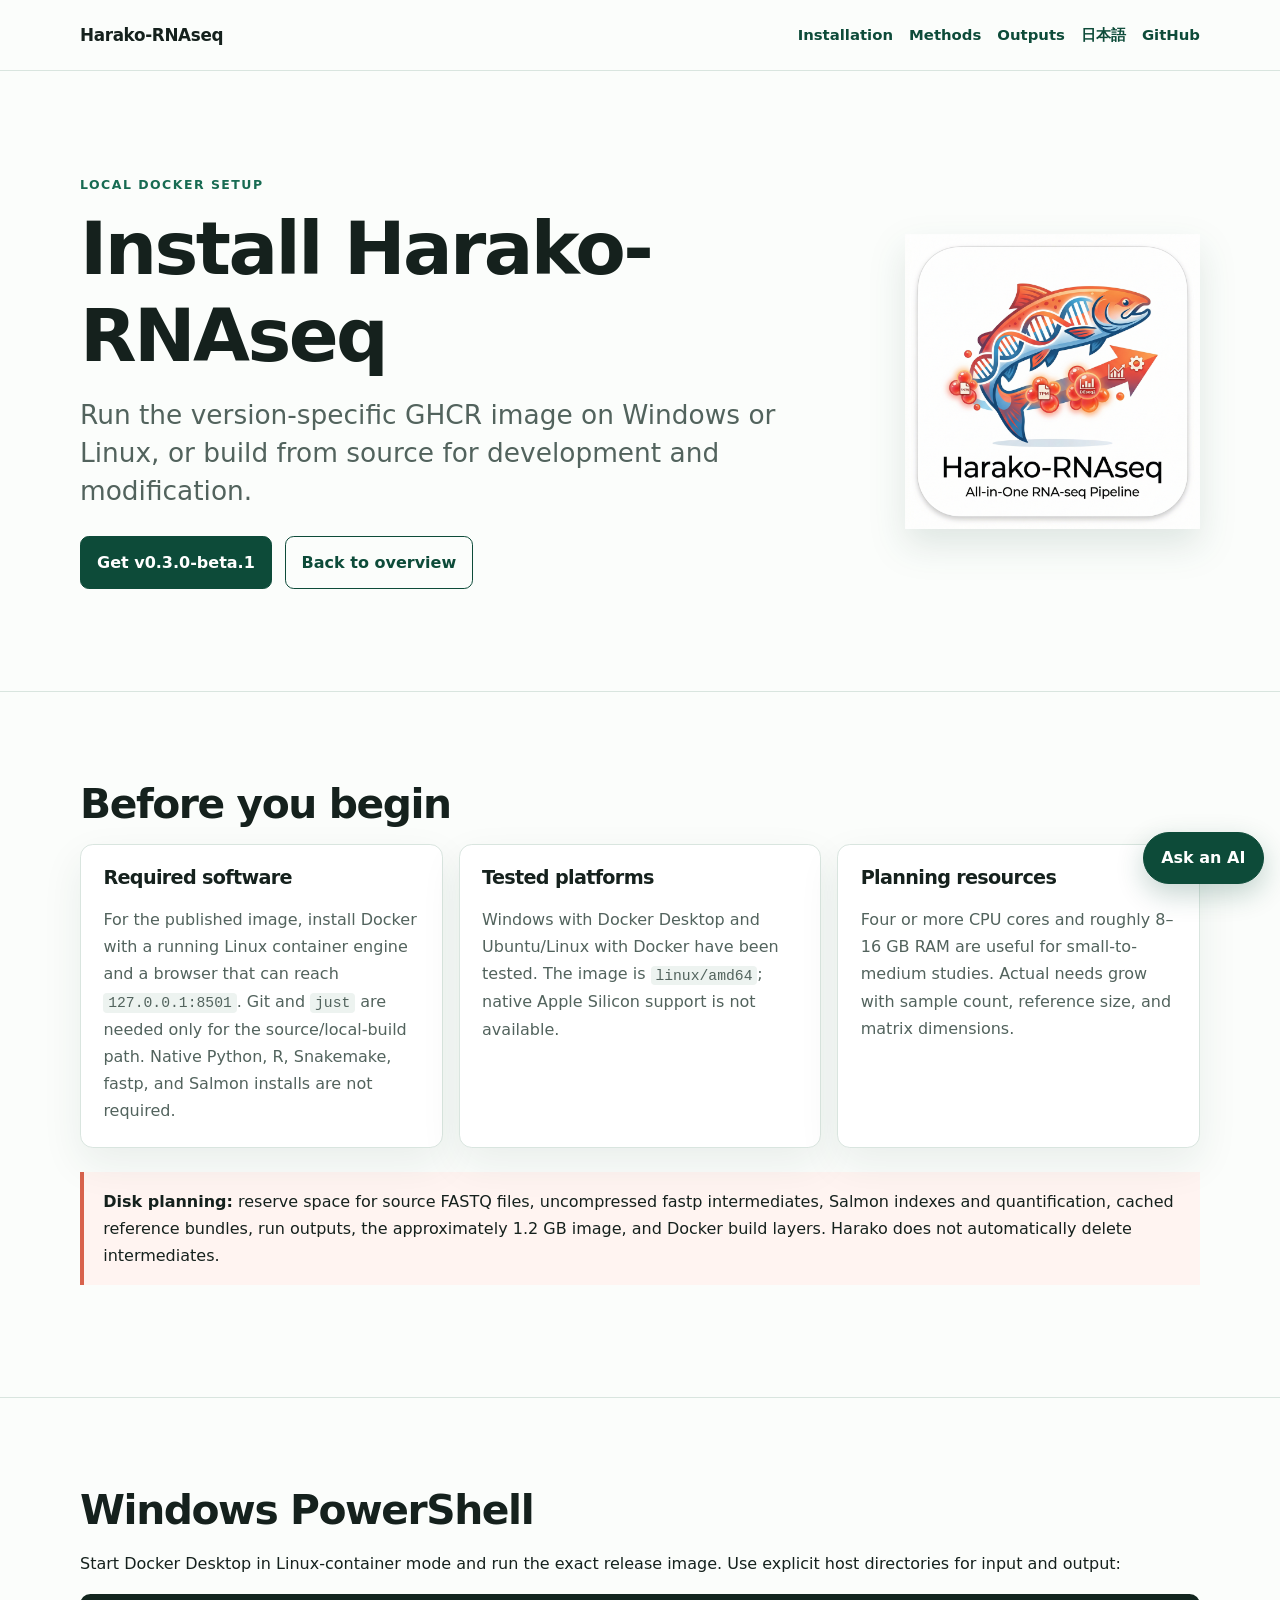
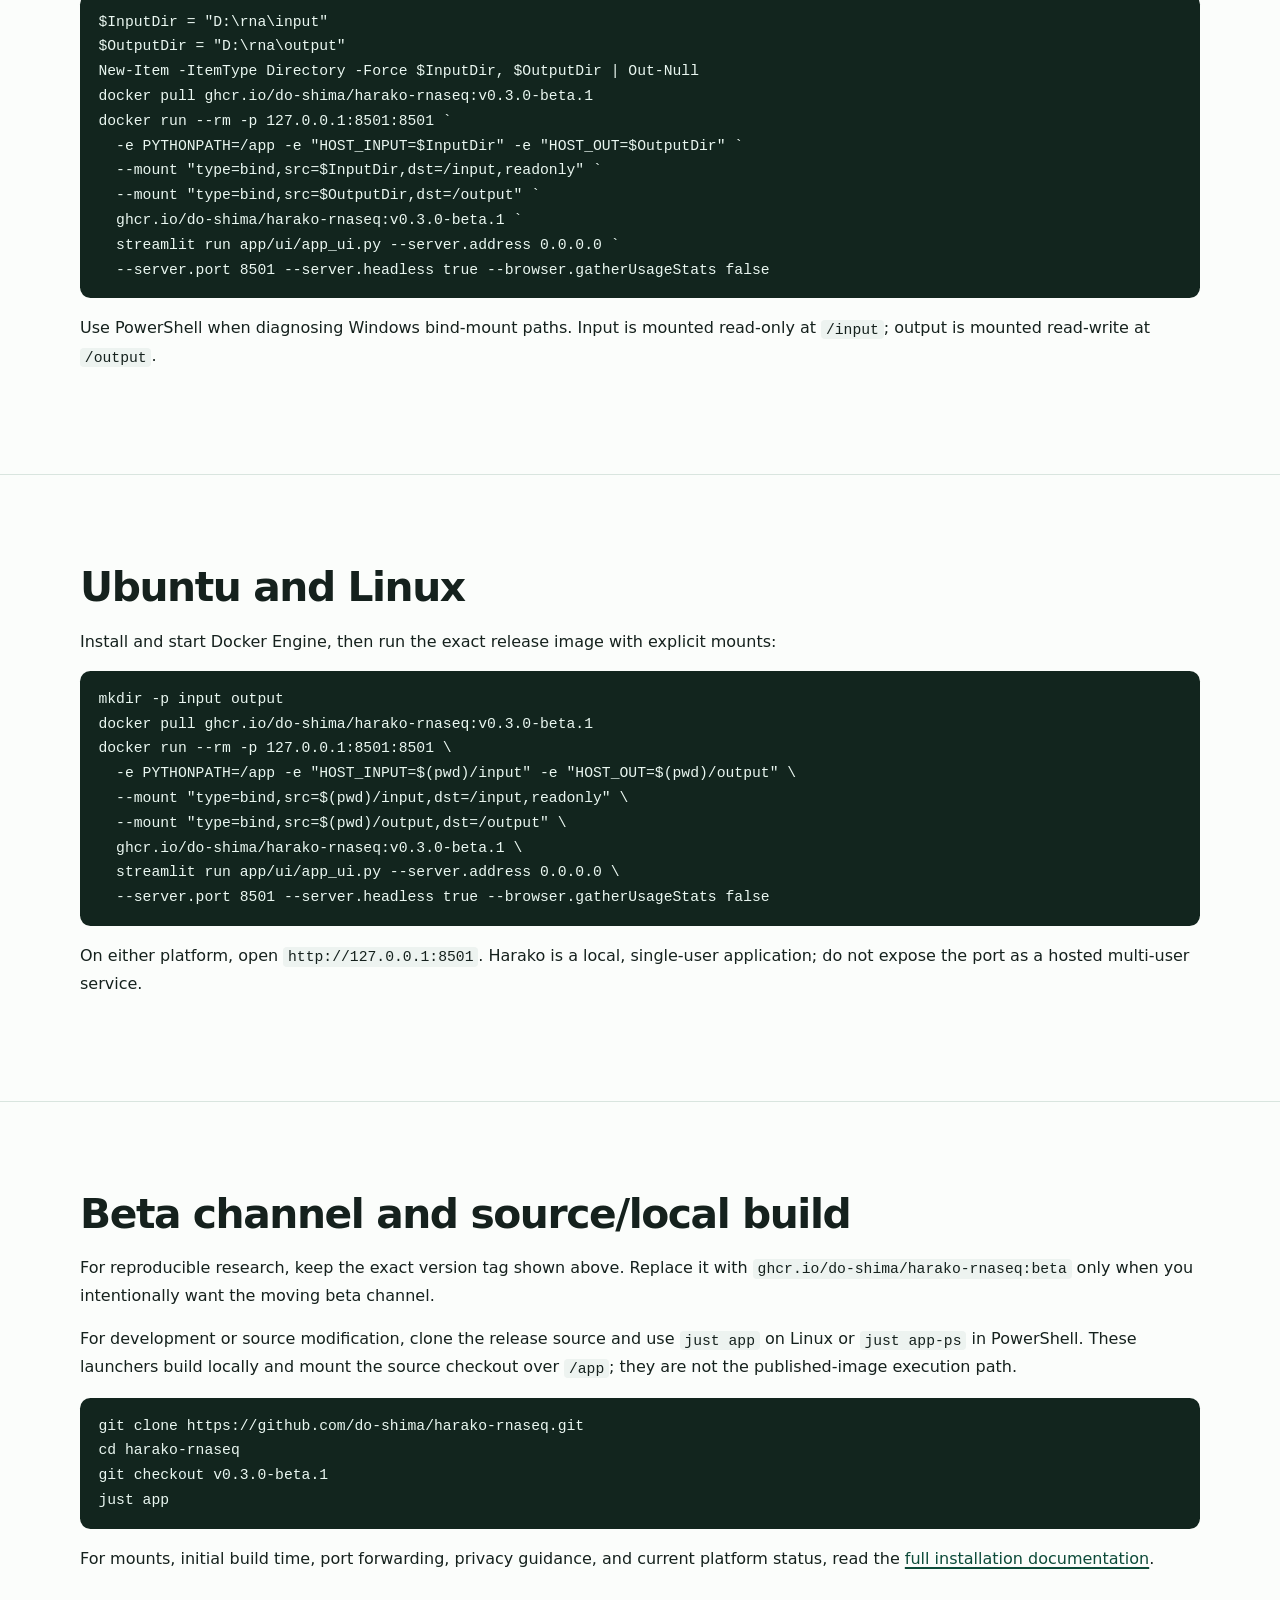
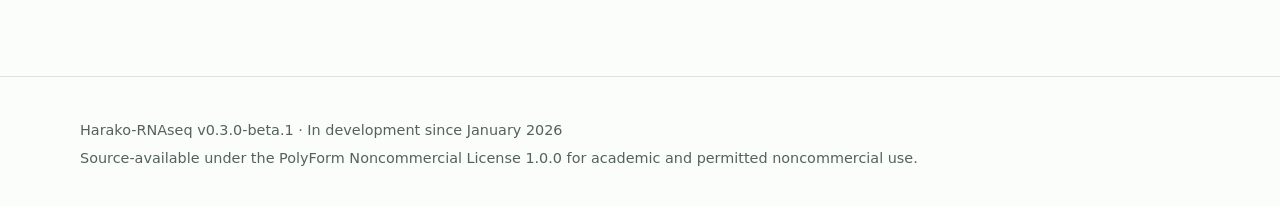
==== commit 5b8b7a94: "feat(site): add privacy-preserving AI consultation launcher" ====
--- a/site/installation/index.html
+++ b/site/installation/index.html
@@ -15,6 +15,7 @@
   <meta property="og:url" content="https://do-shima.github.io/harako-rnaseq/installation/">
   <meta property="og:image" content="https://do-shima.github.io/harako-rnaseq/assets/harako-logo.png">
   <link rel="stylesheet" href="../assets/site.css">
+  <script src="../assets/ai-consult.js" defer></script>
   <script type="application/ld+json">
   {
     "@context": "https://schema.org",
--- a/site/assets/site.css
+++ b/site/assets/site.css
@@ -262,6 +262,42 @@
   font-weight: 900;
 }
 
+.screenshot-gallery {
+  display: grid;
+  grid-template-columns: repeat(2, minmax(0, 1fr));
+  gap: 1rem;
+}
+
+.screenshot-card {
+  overflow: hidden;
+  margin: 0;
+  border: 1px solid var(--line);
+  border-radius: 0.8rem;
+  background: var(--panel);
+  box-shadow: var(--shadow);
+}
+
+.screenshot-card a {
+  display: block;
+}
+
+.screenshot-card a:focus-visible {
+  outline: 3px solid var(--salmon);
+  outline-offset: -3px;
+}
+
+.screenshot-card img {
+  display: block;
+  width: 100%;
+  height: auto;
+  border-bottom: 1px solid var(--line);
+}
+
+.screenshot-card figcaption {
+  padding: 1rem 1.2rem 1.15rem;
+  color: var(--muted);
+}
+
 .notice {
   margin-block: 1.5rem;
   padding: 1rem 1.2rem;
@@ -302,6 +338,170 @@
   margin: 0.25rem 0;
 }
 
+.ai-consult-launcher {
+  position: fixed;
+  right: max(1rem, env(safe-area-inset-right));
+  bottom: max(1rem, env(safe-area-inset-bottom));
+  z-index: 40;
+  min-height: 44px;
+  padding: 0.72rem 1.1rem;
+  border: 1px solid var(--green-dark);
+  border-radius: 999px;
+  color: white;
+  background: var(--green-dark);
+  box-shadow: 0 10px 28px rgba(13, 75, 57, 0.24);
+  font: inherit;
+  font-weight: 750;
+  cursor: pointer;
+}
+
+.ai-consult-launcher:hover {
+  border-color: var(--salmon);
+  background: var(--salmon);
+}
+
+.ai-consult-dialog {
+  width: min(680px, calc(100% - 2rem));
+  max-height: calc(100vh - 2rem);
+  margin: auto;
+  padding: 0;
+  overflow: auto;
+  border: 1px solid var(--line);
+  border-radius: 0.8rem;
+  color: var(--ink);
+  background: var(--panel);
+  box-shadow: 0 22px 64px rgba(13, 75, 57, 0.24);
+}
+
+.ai-consult-dialog::backdrop {
+  background: rgba(21, 33, 29, 0.55);
+}
+
+.ai-consult-panel {
+  padding: clamp(1rem, 4vw, 1.6rem);
+}
+
+.ai-consult-header {
+  display: flex;
+  align-items: flex-start;
+  justify-content: space-between;
+  gap: 1rem;
+}
+
+.ai-consult-header h2 {
+  margin: 0;
+  font-size: clamp(1.45rem, 4vw, 2rem);
+}
+
+.ai-consult-close,
+.ai-consult-provider-grid button,
+.ai-consult-copy-only {
+  min-height: 44px;
+  border: 1px solid var(--green-dark);
+  border-radius: 0.55rem;
+  color: var(--green-dark);
+  background: var(--panel);
+  font: inherit;
+  font-weight: 750;
+  cursor: pointer;
+}
+
+.ai-consult-close {
+  flex: 0 0 44px;
+  width: 44px;
+  padding: 0;
+  font-size: 1.5rem;
+  line-height: 1;
+}
+
+.ai-consult-introduction {
+  margin: 0.75rem 0 1rem;
+  color: var(--muted);
+}
+
+.ai-consult-field {
+  margin-top: 1rem;
+}
+
+.ai-consult-field label,
+.ai-consult-providers-label {
+  display: block;
+  margin: 0 0 0.35rem;
+  font-weight: 750;
+}
+
+.ai-consult-field select,
+.ai-consult-field textarea {
+  width: 100%;
+  min-height: 44px;
+  padding: 0.65rem 0.75rem;
+  border: 1px solid #a9bbb3;
+  border-radius: 0.5rem;
+  color: var(--ink);
+  background: var(--panel);
+  font: inherit;
+  line-height: 1.5;
+}
+
+.ai-consult-field textarea {
+  resize: vertical;
+}
+
+.ai-consult-field .ai-consult-prompt {
+  min-height: 11rem;
+  color: var(--muted);
+  background: #f3f7f5;
+  font-family: ui-monospace, SFMono-Regular, Consolas, monospace;
+  font-size: 0.82rem;
+}
+
+.ai-consult-privacy {
+  margin: 1rem 0;
+  padding: 0.9rem 1rem;
+  border-left: 4px solid var(--salmon);
+  background: #fff4f1;
+  font-size: 0.92rem;
+}
+
+.ai-consult-provider-grid {
+  display: grid;
+  grid-template-columns: repeat(2, minmax(0, 1fr));
+  gap: 0.65rem;
+}
+
+.ai-consult-provider-grid button,
+.ai-consult-copy-only {
+  padding: 0.65rem 0.85rem;
+}
+
+.ai-consult-provider-grid button:hover,
+.ai-consult-copy-only:hover,
+.ai-consult-close:hover {
+  border-color: var(--salmon);
+  color: white;
+  background: var(--salmon);
+}
+
+.ai-consult-copy-only {
+  width: 100%;
+  margin-top: 0.65rem;
+}
+
+.ai-consult-status {
+  min-height: 1.7em;
+  margin: 0.75rem 0 0;
+  color: var(--muted);
+  font-size: 0.9rem;
+}
+
+.ai-consult-launcher:focus-visible,
+.ai-consult-dialog button:focus-visible,
+.ai-consult-dialog select:focus-visible,
+.ai-consult-dialog textarea:focus-visible {
+  outline: 3px solid var(--salmon);
+  outline-offset: 3px;
+}
+
 @media (max-width: 760px) {
   .nav {
     align-items: flex-start;
@@ -322,7 +522,8 @@
   }
 
   .grid,
-  .flow {
+  .flow,
+  .screenshot-gallery {
     grid-template-columns: 1fr;
   }
 
@@ -333,3 +534,14 @@
     transform: rotate(90deg);
   }
 }
+
+@media (max-width: 520px) {
+  .ai-consult-provider-grid {
+    grid-template-columns: 1fr;
+  }
+
+  .ai-consult-dialog {
+    width: calc(100% - 1rem);
+    max-height: calc(100vh - 1rem);
+  }
+}
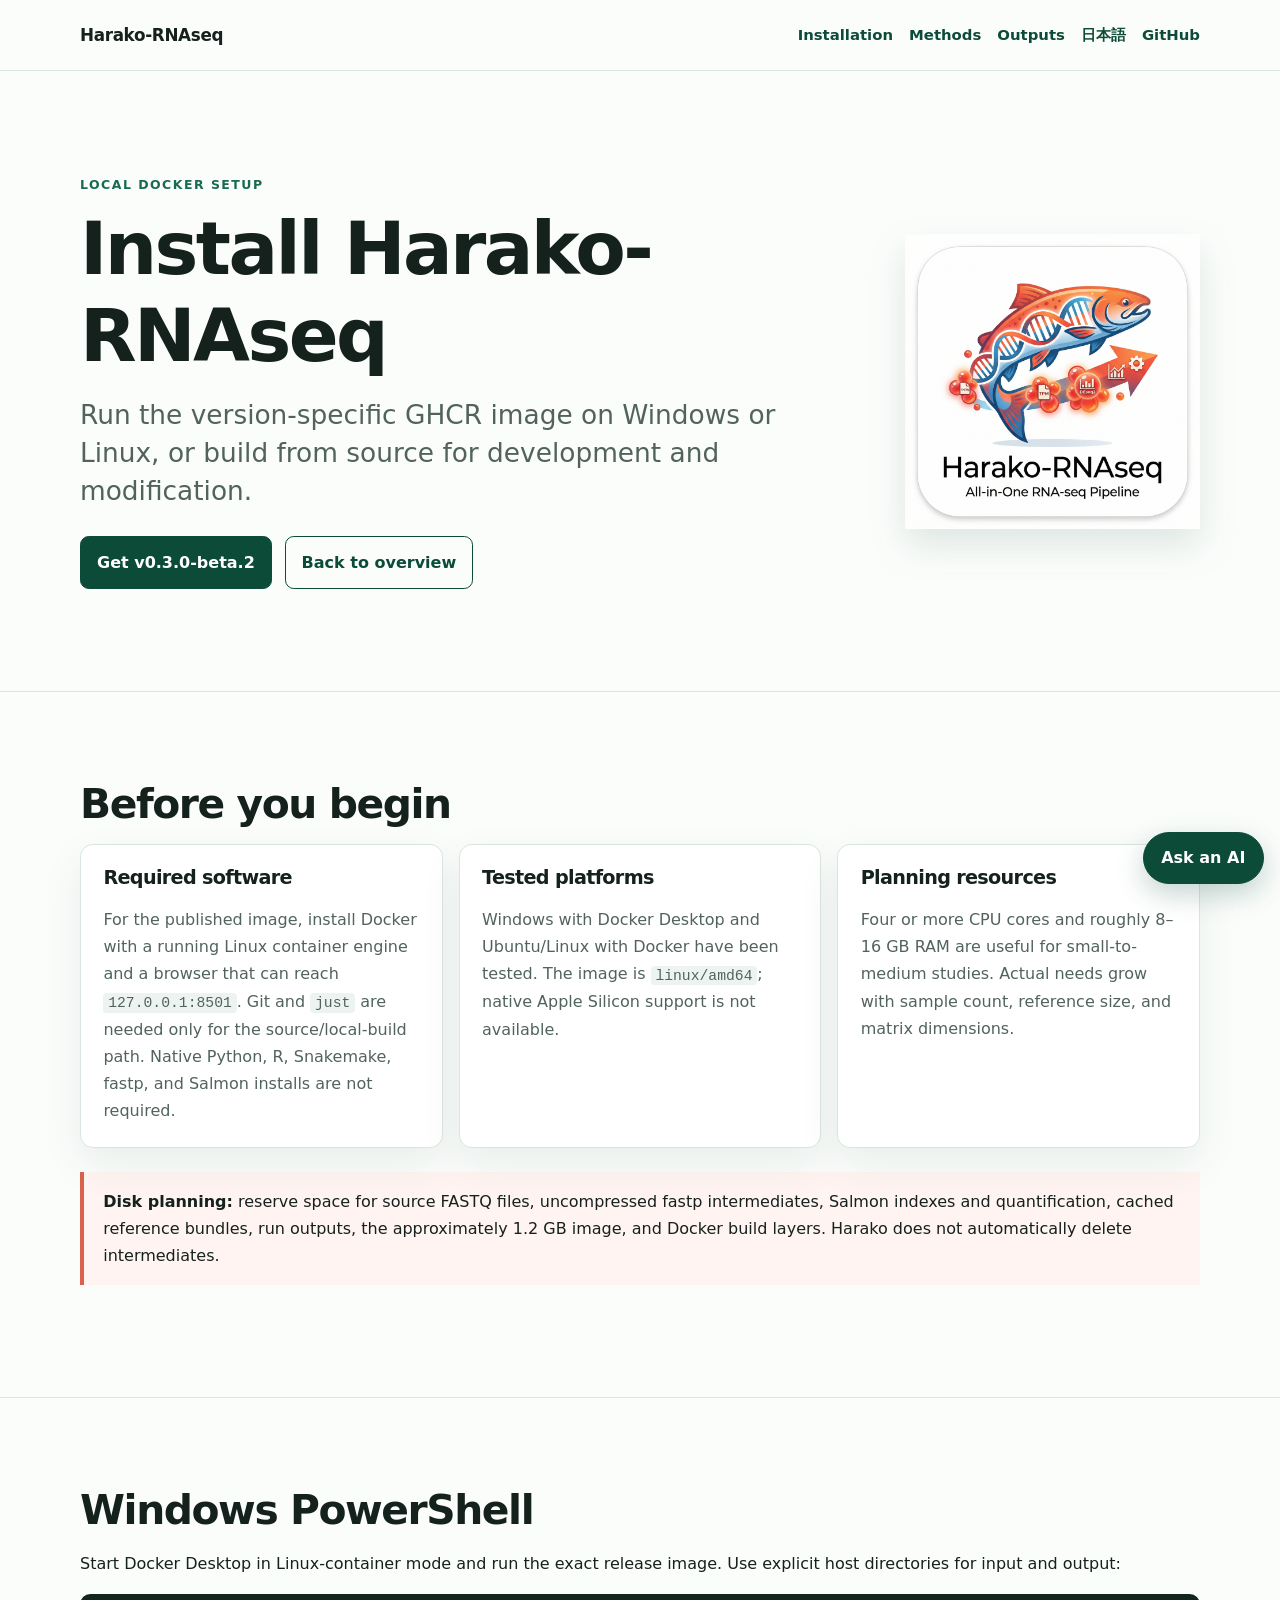
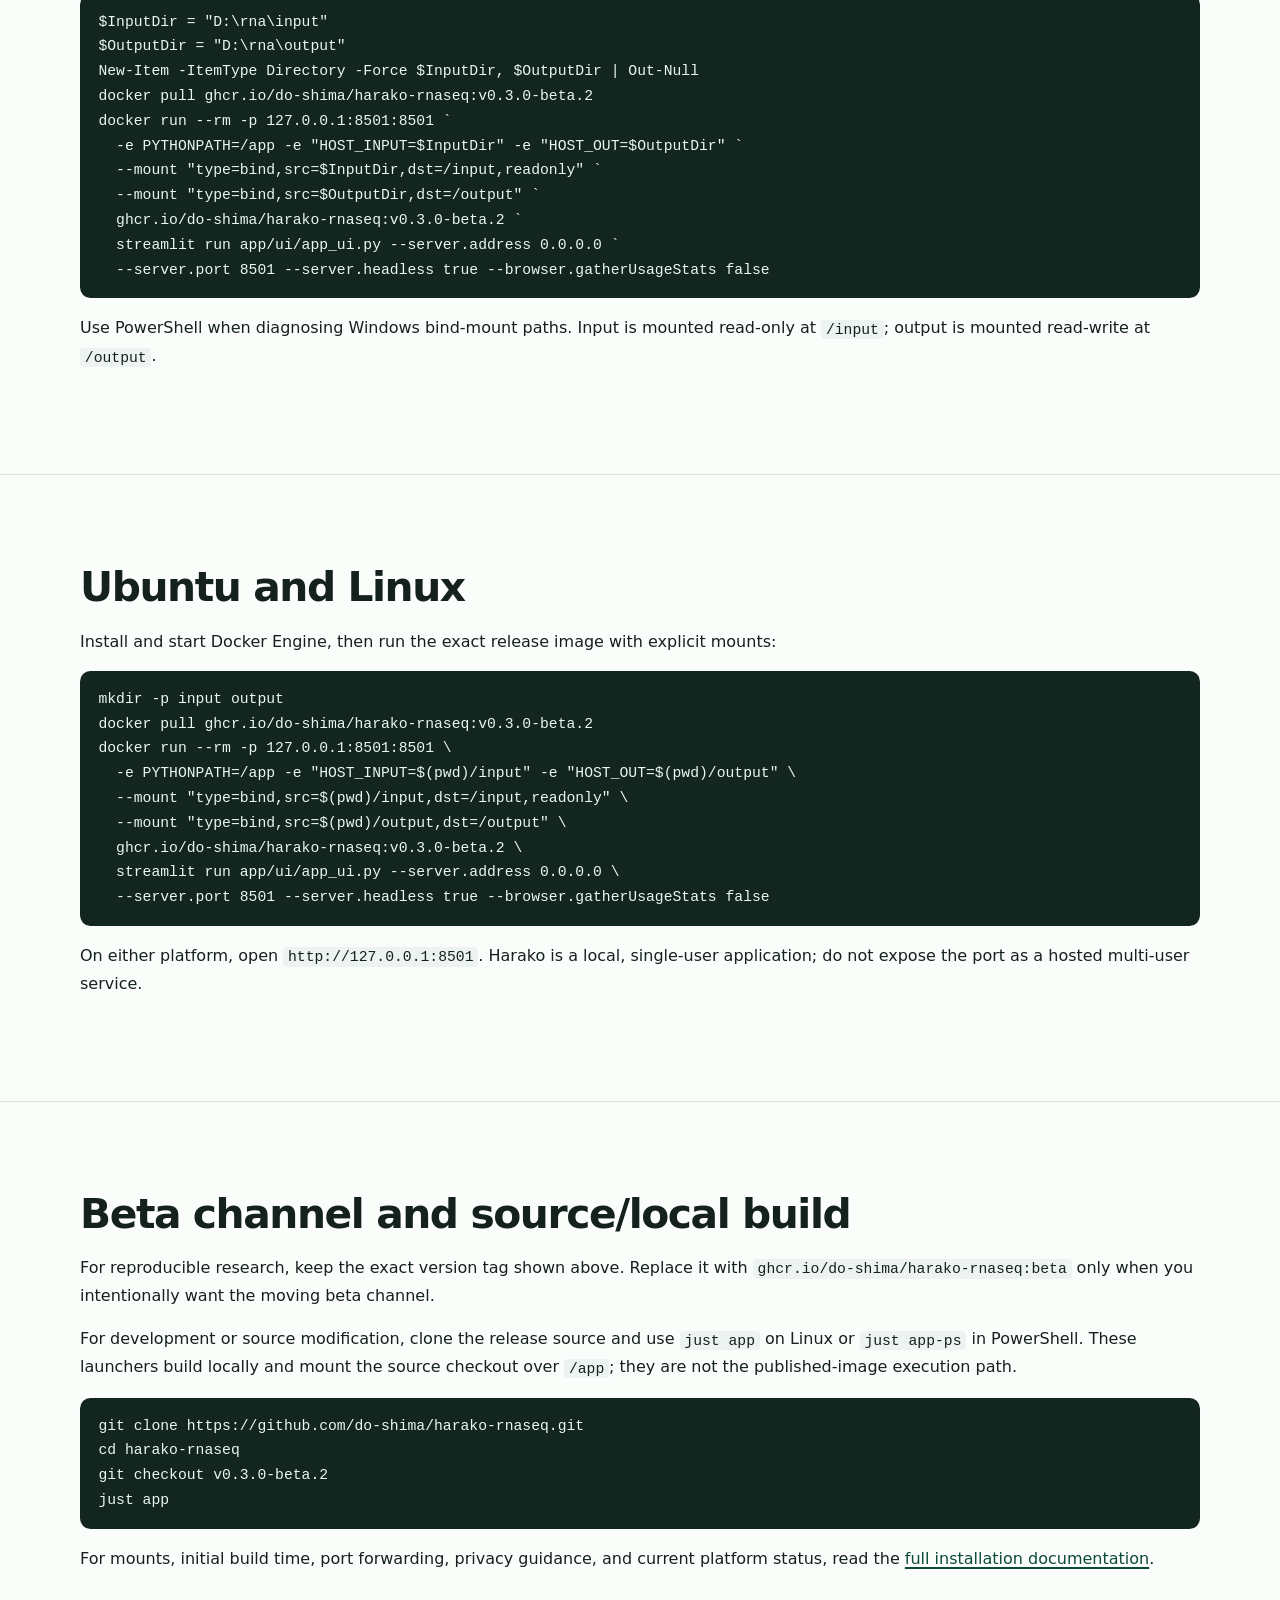
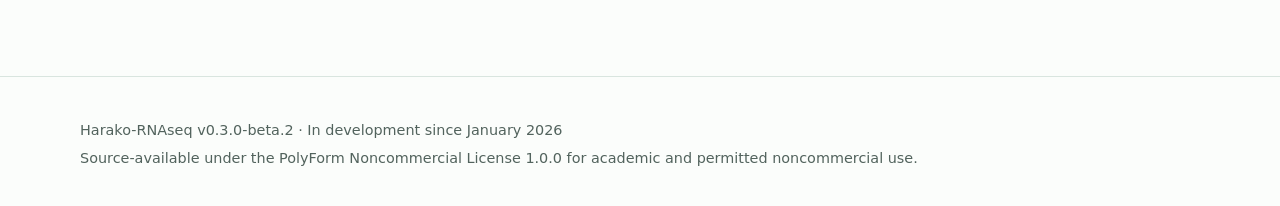
==== commit 8543fadd: "chore(release): prepare v0.3.0-beta.2" ====
--- a/site/installation/index.html
+++ b/site/installation/index.html
@@ -22,12 +22,12 @@
     "@type": "SoftwareApplication",
     "name": "Harako-RNAseq",
     "alternateName": "Harako RNAseq",
-    "softwareVersion": "0.3.0-beta.1",
+    "softwareVersion": "0.3.0-beta.2",
     "operatingSystem": "Windows and Linux through Docker",
     "applicationSubCategory": "Bioinformatics",
     "description": "A source-available Docker-based graphical workflow for reproducible local bulk RNA-seq analysis using fastp, Salmon, tximport, and DESeq2.",
     "codeRepository": "https://github.com/do-shima/harako-rnaseq",
-    "downloadUrl": "https://github.com/do-shima/harako-rnaseq/releases/tag/v0.3.0-beta.1",
+    "downloadUrl": "https://github.com/do-shima/harako-rnaseq/releases/tag/v0.3.0-beta.2",
     "license": "https://polyformproject.org/licenses/noncommercial/1.0.0/",
     "author": {"@type": "Person", "name": "Daisuke Ohshima"},
     "isAccessibleForFree": true,
@@ -57,7 +57,7 @@
         <h1>Install Harako-RNAseq</h1>
         <p class="subtitle">Run the version-specific GHCR image on Windows or Linux, or build from source for development and modification.</p>
         <div class="actions">
-          <a class="button primary" href="https://github.com/do-shima/harako-rnaseq/releases/tag/v0.3.0-beta.1">Get v0.3.0-beta.1</a>
+          <a class="button primary" href="https://github.com/do-shima/harako-rnaseq/releases/tag/v0.3.0-beta.2">Get v0.3.0-beta.2</a>
           <a class="button" href="../">Back to overview</a>
         </div>
       </div>
@@ -83,12 +83,12 @@
         <pre><code>$InputDir = "D:\rna\input"
 $OutputDir = "D:\rna\output"
 New-Item -ItemType Directory -Force $InputDir, $OutputDir | Out-Null
-docker pull ghcr.io/do-shima/harako-rnaseq:v0.3.0-beta.1
+docker pull ghcr.io/do-shima/harako-rnaseq:v0.3.0-beta.2
 docker run --rm -p 127.0.0.1:8501:8501 `
   -e PYTHONPATH=/app -e "HOST_INPUT=$InputDir" -e "HOST_OUT=$OutputDir" `
   --mount "type=bind,src=$InputDir,dst=/input,readonly" `
   --mount "type=bind,src=$OutputDir,dst=/output" `
-  ghcr.io/do-shima/harako-rnaseq:v0.3.0-beta.1 `
+  ghcr.io/do-shima/harako-rnaseq:v0.3.0-beta.2 `
   streamlit run app/ui/app_ui.py --server.address 0.0.0.0 `
   --server.port 8501 --server.headless true --browser.gatherUsageStats false</code></pre>
         <p>Use PowerShell when diagnosing Windows bind-mount paths. Input is mounted read-only at <code>/input</code>; output is mounted read-write at <code>/output</code>.</p>
@@ -100,12 +100,12 @@
         <h2>Ubuntu and Linux</h2>
         <p>Install and start Docker Engine, then run the exact release image with explicit mounts:</p>
         <pre><code>mkdir -p input output
-docker pull ghcr.io/do-shima/harako-rnaseq:v0.3.0-beta.1
+docker pull ghcr.io/do-shima/harako-rnaseq:v0.3.0-beta.2
 docker run --rm -p 127.0.0.1:8501:8501 \
   -e PYTHONPATH=/app -e "HOST_INPUT=$(pwd)/input" -e "HOST_OUT=$(pwd)/output" \
   --mount "type=bind,src=$(pwd)/input,dst=/input,readonly" \
   --mount "type=bind,src=$(pwd)/output,dst=/output" \
-  ghcr.io/do-shima/harako-rnaseq:v0.3.0-beta.1 \
+  ghcr.io/do-shima/harako-rnaseq:v0.3.0-beta.2 \
   streamlit run app/ui/app_ui.py --server.address 0.0.0.0 \
   --server.port 8501 --server.headless true --browser.gatherUsageStats false</code></pre>
         <p>On either platform, open <code>http://127.0.0.1:8501</code>. Harako is a local, single-user application; do not expose the port as a hosted multi-user service.</p>
@@ -119,7 +119,7 @@
         <p>For development or source modification, clone the release source and use <code>just app</code> on Linux or <code>just app-ps</code> in PowerShell. These launchers build locally and mount the source checkout over <code>/app</code>; they are not the published-image execution path.</p>
         <pre><code>git clone https://github.com/do-shima/harako-rnaseq.git
 cd harako-rnaseq
-git checkout v0.3.0-beta.1
+git checkout v0.3.0-beta.2
 just app</code></pre>
         <p>For mounts, initial build time, port forwarding, privacy guidance, and current platform status, read the <a href="https://github.com/do-shima/harako-rnaseq/blob/main/docs/installation.md">full installation documentation</a>.</p>
       </div>
@@ -128,7 +128,7 @@
 
   <footer class="site-footer">
     <div class="container">
-      <p>Harako-RNAseq v0.3.0-beta.1 · In development since January 2026</p>
+      <p>Harako-RNAseq v0.3.0-beta.2 · In development since January 2026</p>
       <p>Source-available under the PolyForm Noncommercial License 1.0.0 for academic and permitted noncommercial use.</p>
     </div>
   </footer>
--- a/site/assets/site.css
+++ b/site/assets/site.css
@@ -395,6 +395,7 @@
 
 .ai-consult-close,
 .ai-consult-provider-grid button,
+.ai-consult-share,
 .ai-consult-copy-only {
   min-height: 44px;
   border: 1px solid var(--green-dark);
@@ -455,6 +456,46 @@
   font-size: 0.82rem;
 }
 
+.ai-consult-details {
+  margin-top: 0.75rem;
+  border: 1px solid var(--line);
+  border-radius: 0.55rem;
+  background: var(--panel);
+}
+
+.ai-consult-details summary {
+  min-height: 44px;
+  padding: 0.55rem 0.8rem;
+  font-weight: 750;
+  cursor: pointer;
+}
+
+.ai-consult-details[open] summary {
+  border-bottom: 1px solid var(--line);
+}
+
+.ai-consult-details .ai-consult-field {
+  margin: 0;
+  padding: 0.85rem;
+}
+
+.ai-consult-details-copy {
+  margin: 0;
+  padding: 0.85rem;
+  color: var(--muted);
+}
+
+.ai-consult-visually-hidden {
+  position: absolute;
+  width: 1px;
+  height: 1px;
+  padding: 0;
+  overflow: hidden;
+  clip: rect(0 0 0 0);
+  white-space: nowrap;
+  border: 0;
+}
+
 .ai-consult-privacy {
   margin: 1rem 0;
   padding: 0.9rem 1rem;
@@ -470,11 +511,13 @@
 }
 
 .ai-consult-provider-grid button,
+.ai-consult-share,
 .ai-consult-copy-only {
   padding: 0.65rem 0.85rem;
 }
 
 .ai-consult-provider-grid button:hover,
+.ai-consult-share:hover,
 .ai-consult-copy-only:hover,
 .ai-consult-close:hover {
   border-color: var(--salmon);
@@ -482,9 +525,24 @@
   background: var(--salmon);
 }
 
+.ai-consult-share-section[hidden] {
+  display: none;
+}
+
+.ai-consult-share {
+  width: 100%;
+  color: white;
+  background: var(--green-dark);
+}
+
+.ai-consult-share-helper {
+  margin: 0.4rem 0 0;
+  color: var(--muted);
+  font-size: 0.88rem;
+}
+
 .ai-consult-copy-only {
   width: 100%;
-  margin-top: 0.65rem;
 }
 
 .ai-consult-status {
@@ -492,6 +550,10 @@
   margin: 0.75rem 0 0;
   color: var(--muted);
   font-size: 0.9rem;
+}
+
+.ai-consult-status:empty {
+  display: none;
 }
 
 .ai-consult-launcher:focus-visible,
@@ -502,6 +564,11 @@
   outline-offset: 3px;
 }
 
+.ai-consult-details summary:focus-visible {
+  outline: 3px solid var(--salmon);
+  outline-offset: 3px;
+}
+
 @media (max-width: 760px) {
   .nav {
     align-items: flex-start;
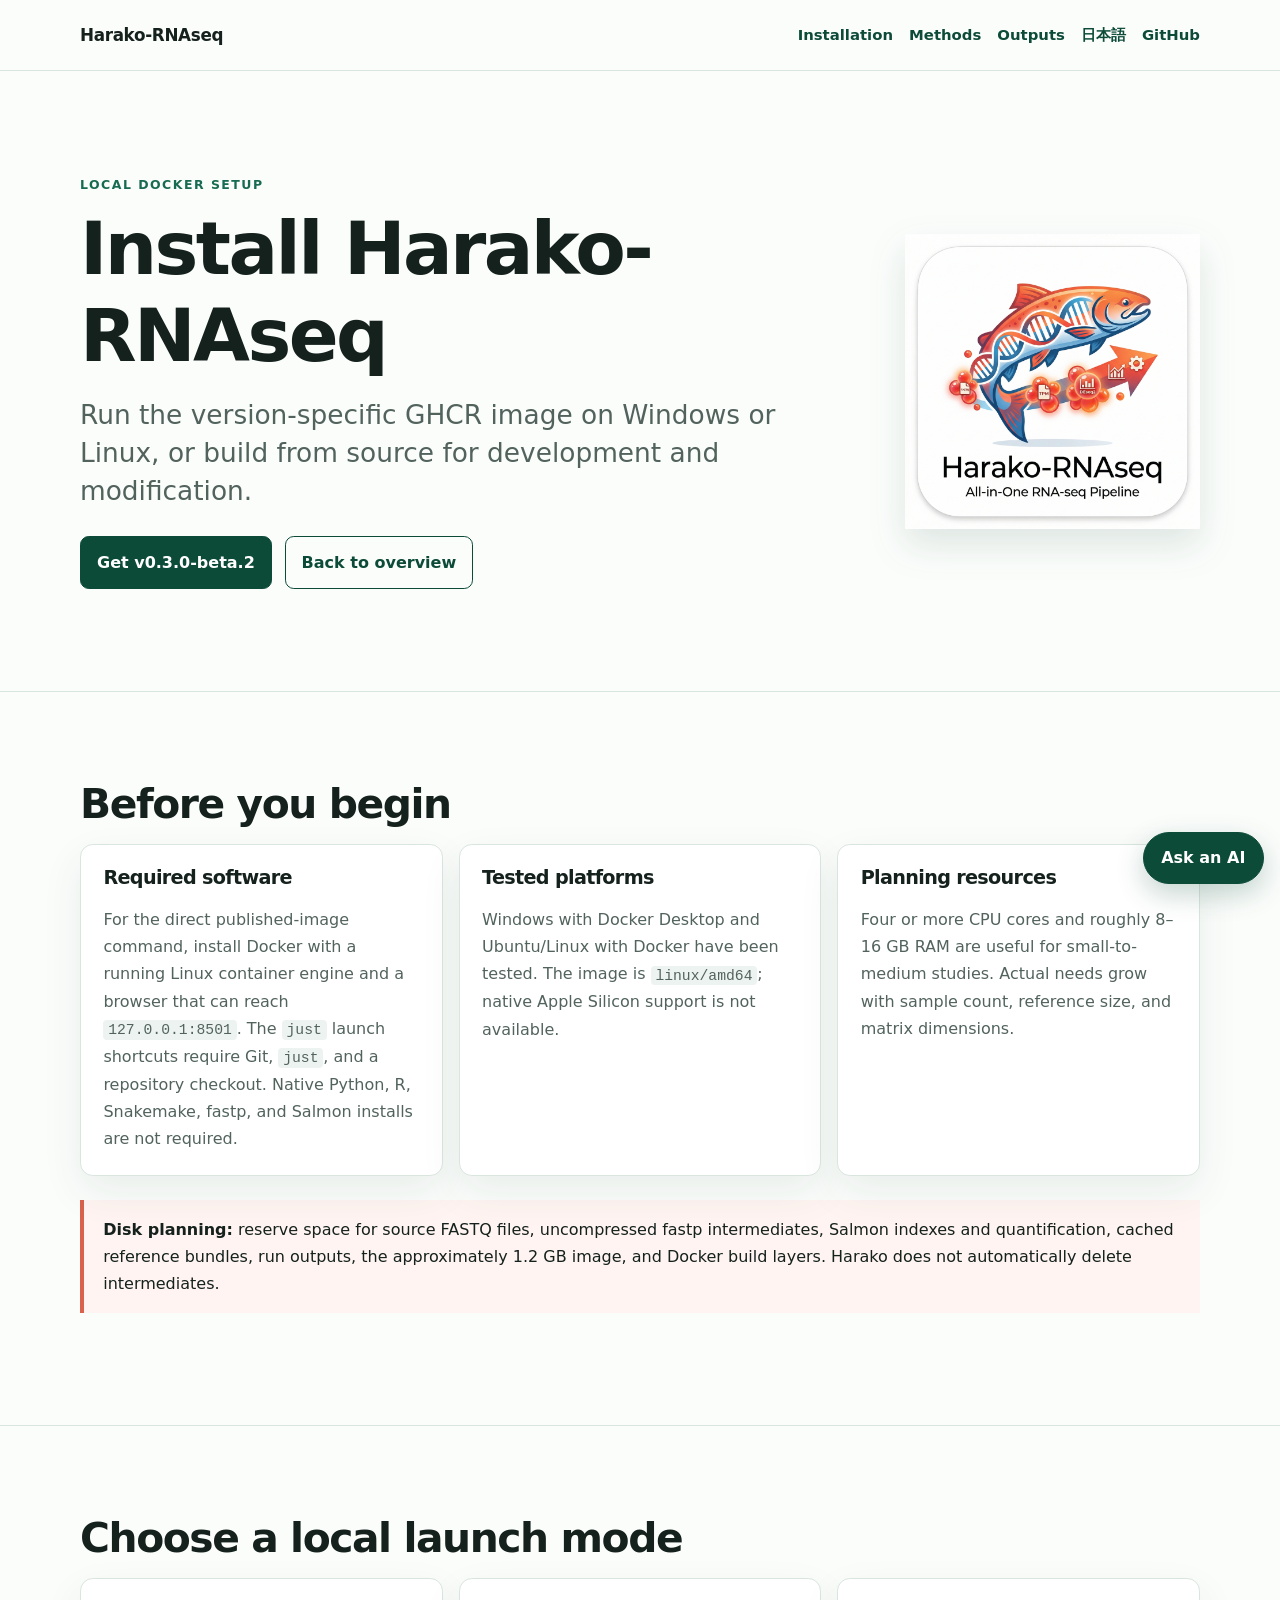
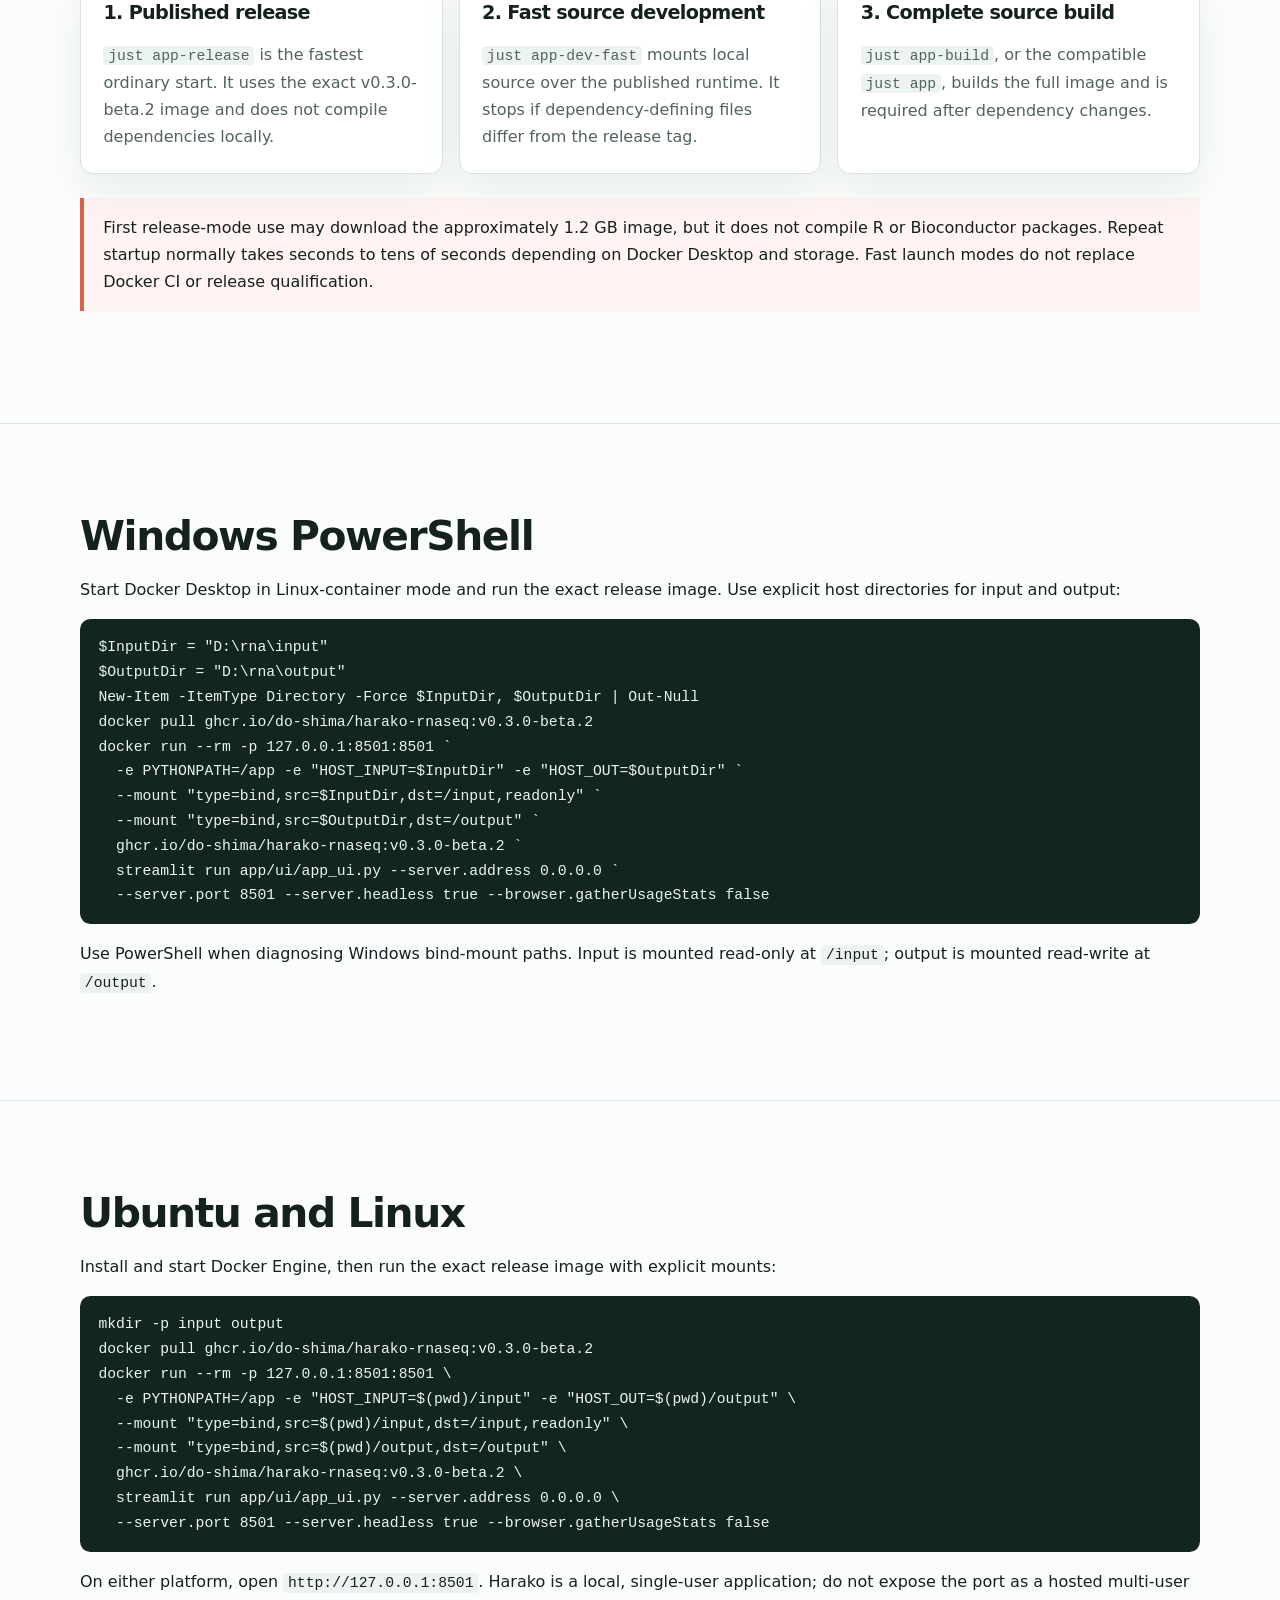
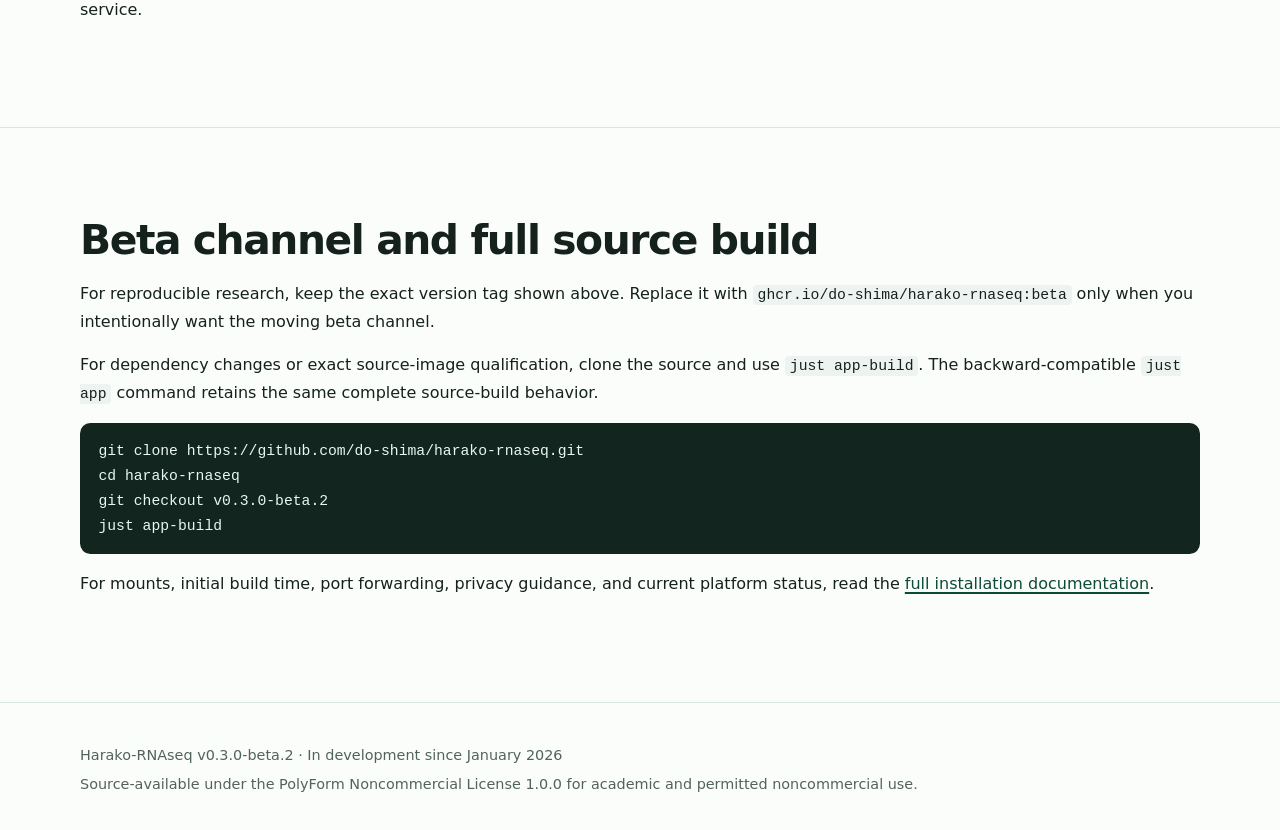
==== commit 53662060: "perf(local): add fast published-image startup paths" ====
--- a/site/installation/index.html
+++ b/site/installation/index.html
@@ -68,11 +68,23 @@
       <div class="container">
         <h2>Before you begin</h2>
         <div class="grid">
-          <article class="card"><h3>Required software</h3><p>For the published image, install Docker with a running Linux container engine and a browser that can reach <code>127.0.0.1:8501</code>. Git and <code>just</code> are needed only for the source/local-build path. Native Python, R, Snakemake, fastp, and Salmon installs are not required.</p></article>
+          <article class="card"><h3>Required software</h3><p>For the direct published-image command, install Docker with a running Linux container engine and a browser that can reach <code>127.0.0.1:8501</code>. The <code>just</code> launch shortcuts require Git, <code>just</code>, and a repository checkout. Native Python, R, Snakemake, fastp, and Salmon installs are not required.</p></article>
           <article class="card"><h3>Tested platforms</h3><p>Windows with Docker Desktop and Ubuntu/Linux with Docker have been tested. The image is <code>linux/amd64</code>; native Apple Silicon support is not available.</p></article>
           <article class="card"><h3>Planning resources</h3><p>Four or more CPU cores and roughly 8–16 GB RAM are useful for small-to-medium studies. Actual needs grow with sample count, reference size, and matrix dimensions.</p></article>
         </div>
         <div class="notice"><strong>Disk planning:</strong> reserve space for source FASTQ files, uncompressed fastp intermediates, Salmon indexes and quantification, cached reference bundles, run outputs, the approximately 1.2 GB image, and Docker build layers. Harako does not automatically delete intermediates.</div>
+      </div>
+    </section>
+
+    <section class="section">
+      <div class="container">
+        <h2>Choose a local launch mode</h2>
+        <div class="grid">
+          <article class="card"><h3>1. Published release</h3><p><code>just app-release</code> is the fastest ordinary start. It uses the exact v0.3.0-beta.2 image and does not compile dependencies locally.</p></article>
+          <article class="card"><h3>2. Fast source development</h3><p><code>just app-dev-fast</code> mounts local source over the published runtime. It stops if dependency-defining files differ from the release tag.</p></article>
+          <article class="card"><h3>3. Complete source build</h3><p><code>just app-build</code>, or the compatible <code>just app</code>, builds the full image and is required after dependency changes.</p></article>
+        </div>
+        <div class="notice">First release-mode use may download the approximately 1.2 GB image, but it does not compile R or Bioconductor packages. Repeat startup normally takes seconds to tens of seconds depending on Docker Desktop and storage. Fast launch modes do not replace Docker CI or release qualification.</div>
       </div>
     </section>
 
@@ -114,13 +126,13 @@
 
     <section class="section">
       <div class="container">
-        <h2>Beta channel and source/local build</h2>
+        <h2>Beta channel and full source build</h2>
         <p>For reproducible research, keep the exact version tag shown above. Replace it with <code>ghcr.io/do-shima/harako-rnaseq:beta</code> only when you intentionally want the moving beta channel.</p>
-        <p>For development or source modification, clone the release source and use <code>just app</code> on Linux or <code>just app-ps</code> in PowerShell. These launchers build locally and mount the source checkout over <code>/app</code>; they are not the published-image execution path.</p>
+        <p>For dependency changes or exact source-image qualification, clone the source and use <code>just app-build</code>. The backward-compatible <code>just app</code> command retains the same complete source-build behavior.</p>
         <pre><code>git clone https://github.com/do-shima/harako-rnaseq.git
 cd harako-rnaseq
 git checkout v0.3.0-beta.2
-just app</code></pre>
+just app-build</code></pre>
         <p>For mounts, initial build time, port forwarding, privacy guidance, and current platform status, read the <a href="https://github.com/do-shima/harako-rnaseq/blob/main/docs/installation.md">full installation documentation</a>.</p>
       </div>
     </section>
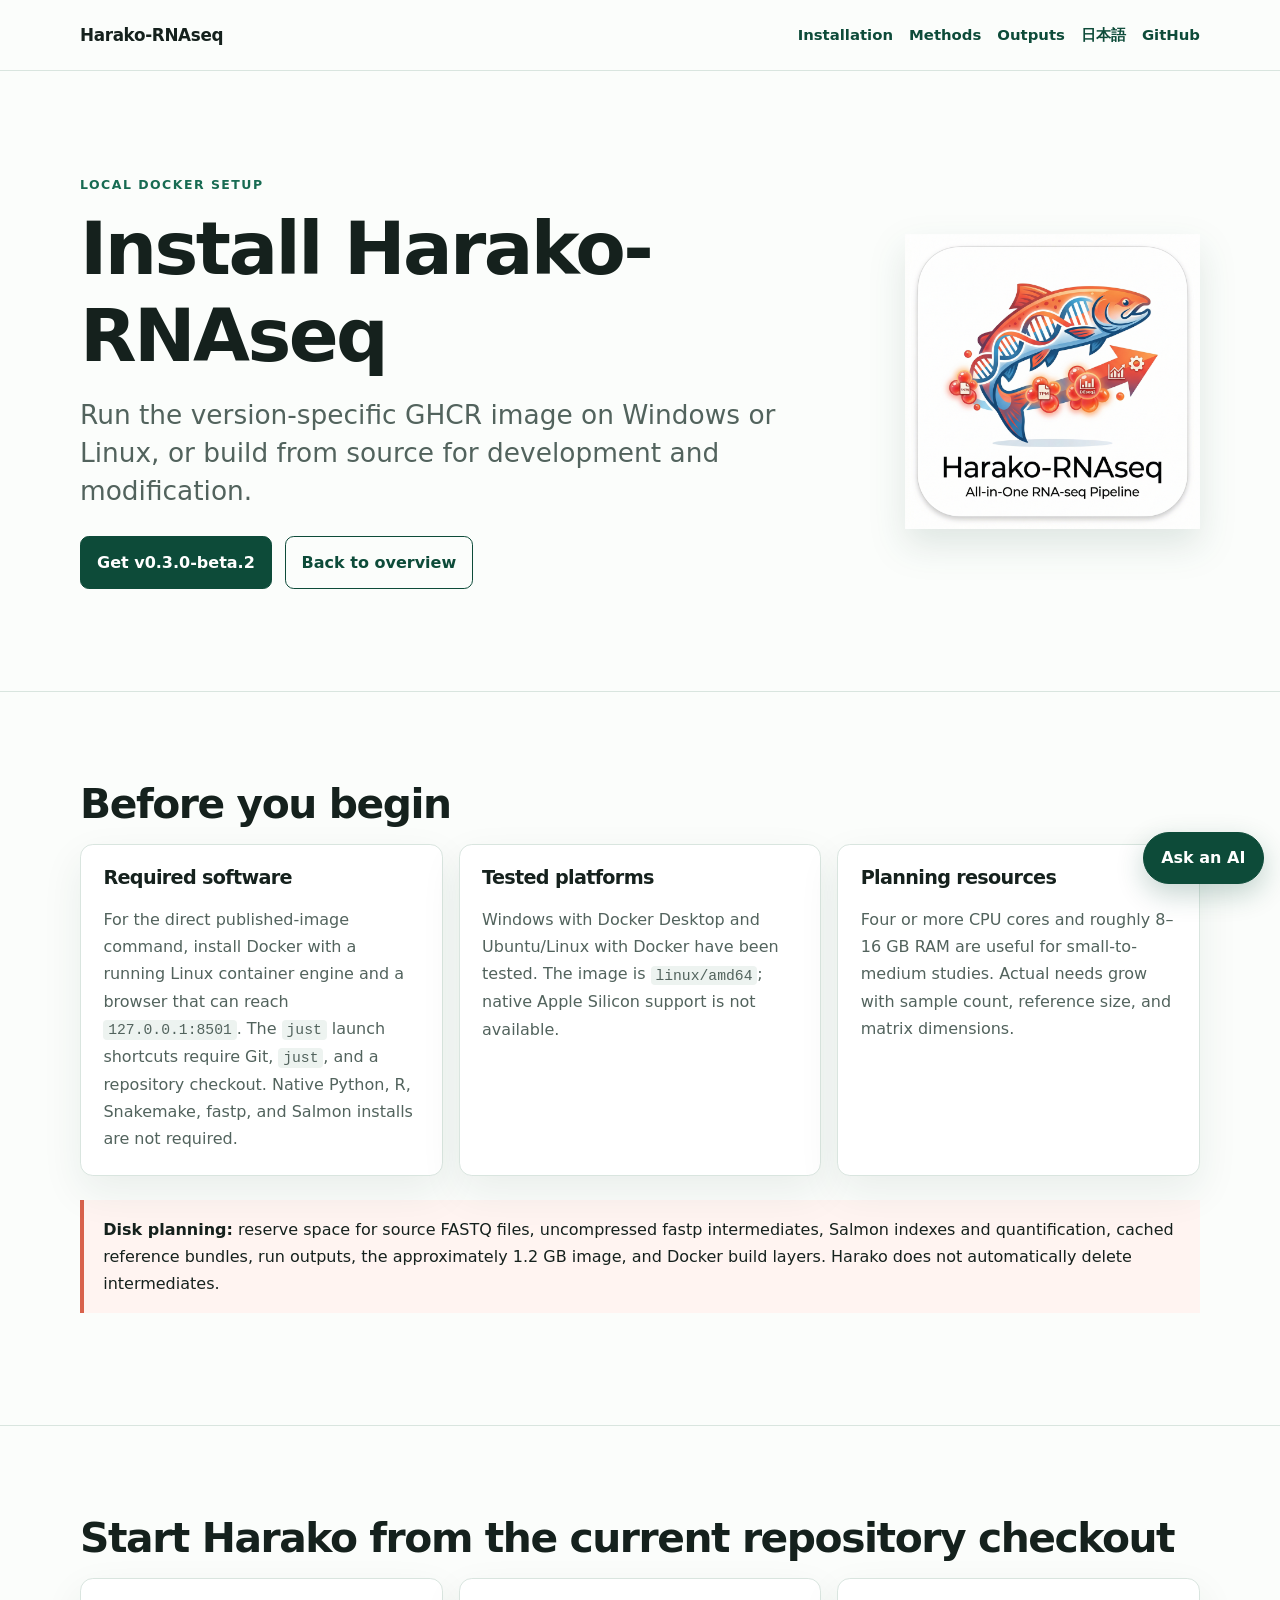
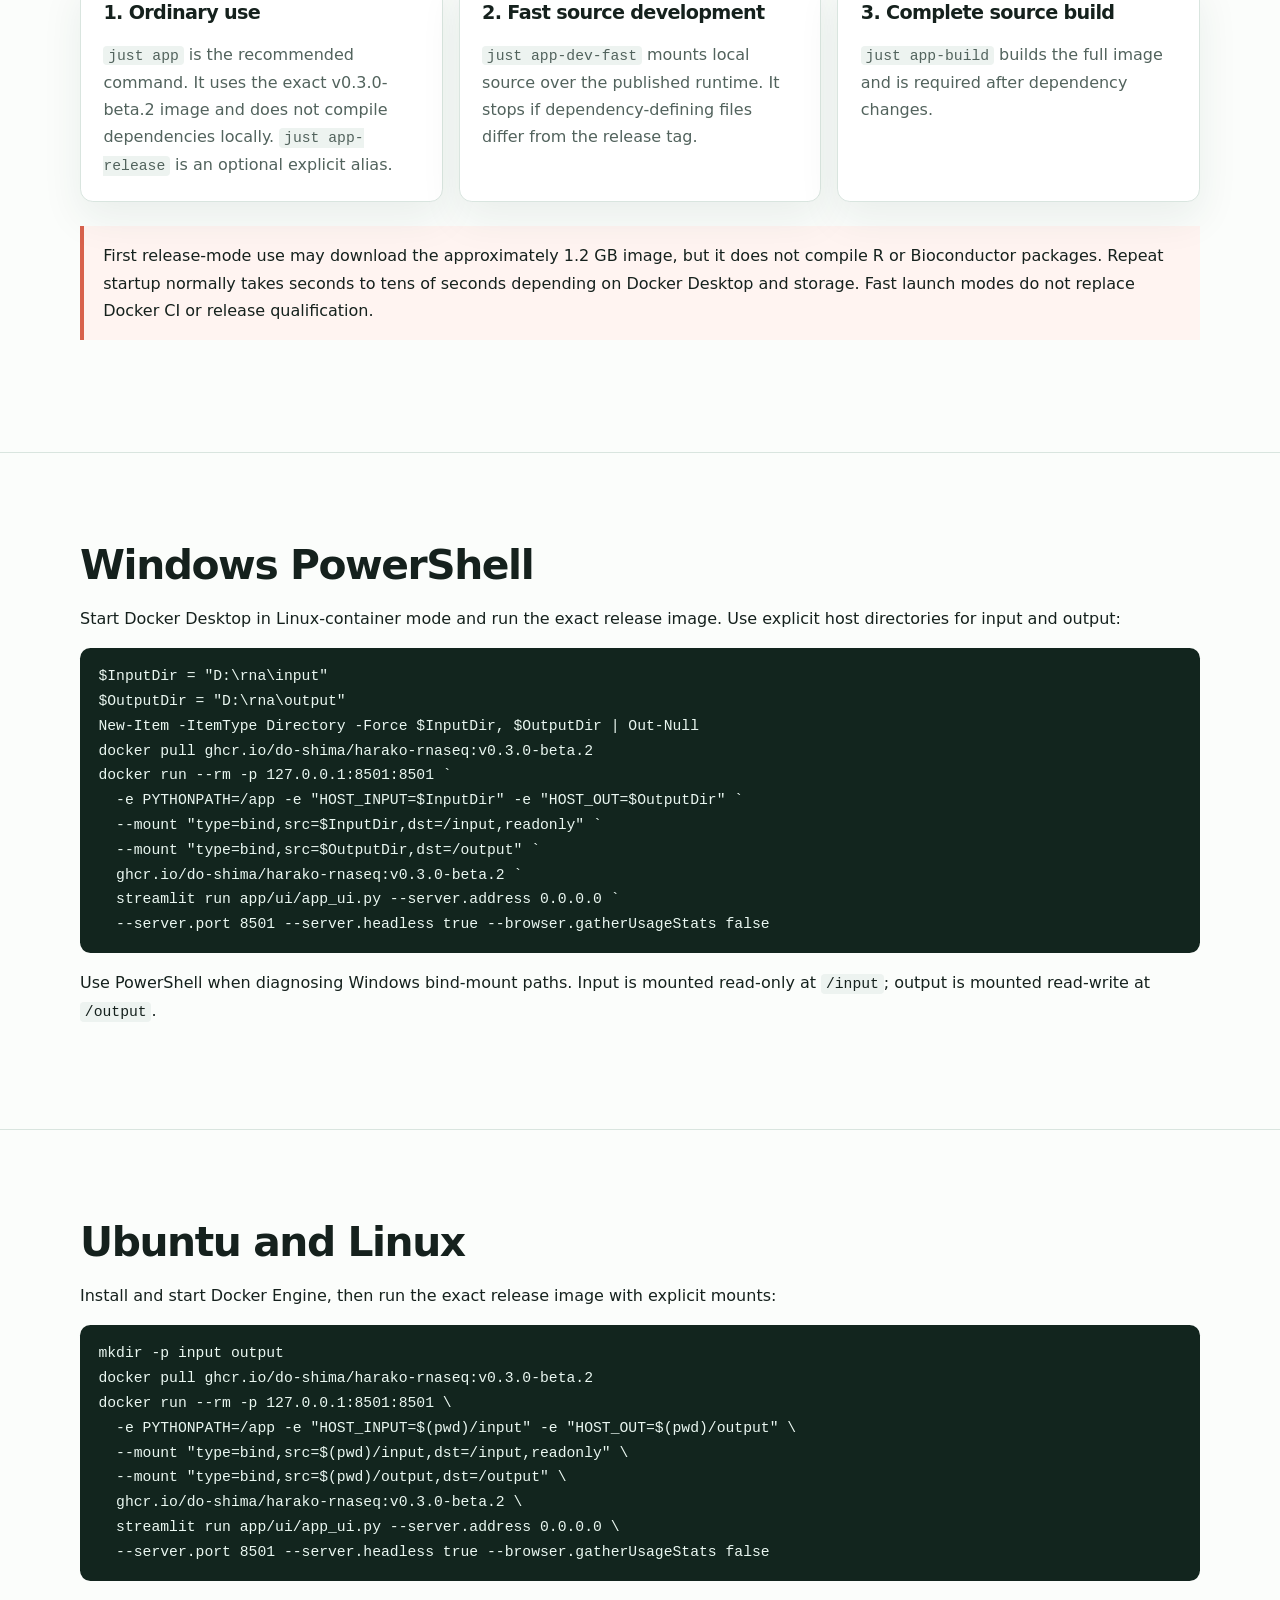
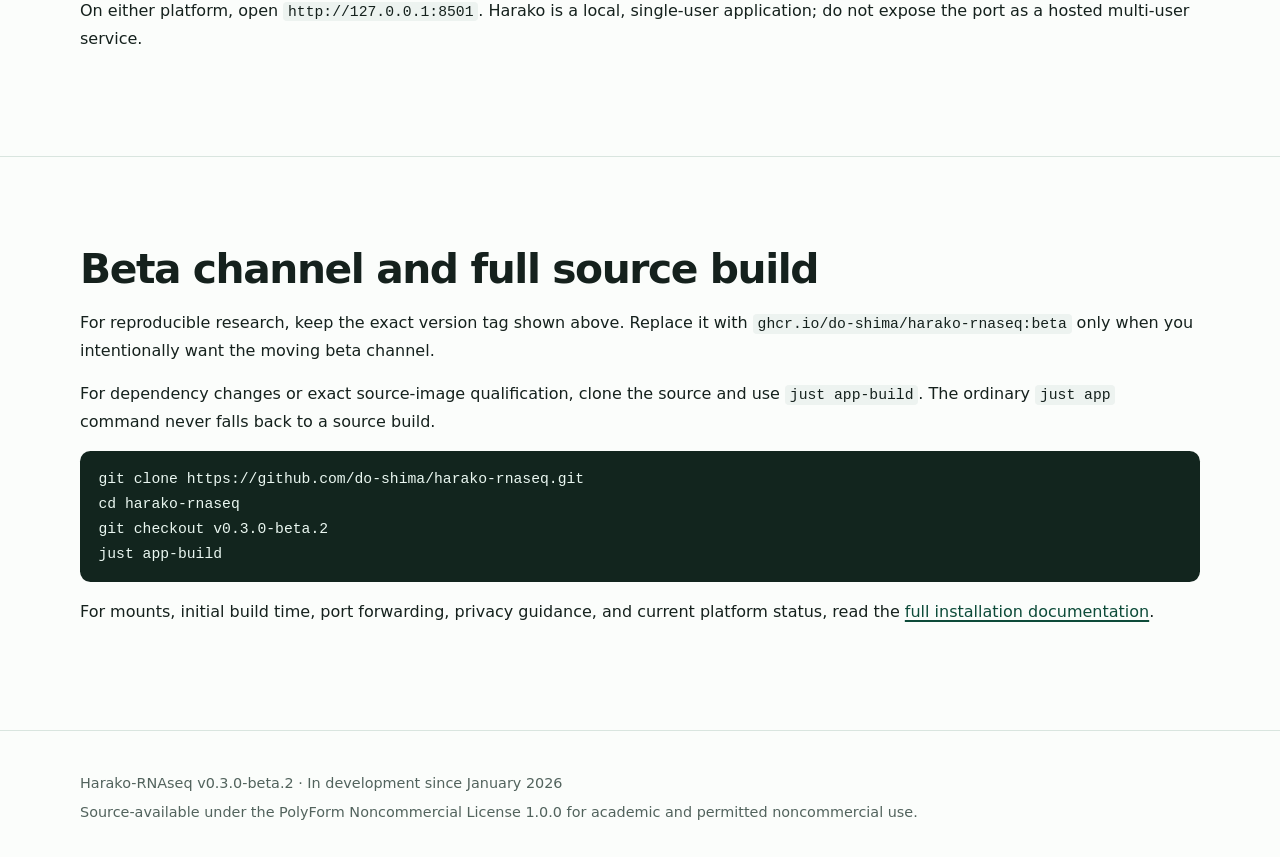
==== commit a802cf5e: "fix(ux): make the published image the default launcher" ====
--- a/site/installation/index.html
+++ b/site/installation/index.html
@@ -78,11 +78,11 @@
 
     <section class="section">
       <div class="container">
-        <h2>Choose a local launch mode</h2>
+        <h2>Start Harako from the current repository checkout</h2>
         <div class="grid">
-          <article class="card"><h3>1. Published release</h3><p><code>just app-release</code> is the fastest ordinary start. It uses the exact v0.3.0-beta.2 image and does not compile dependencies locally.</p></article>
+          <article class="card"><h3>1. Ordinary use</h3><p><code>just app</code> is the recommended command. It uses the exact v0.3.0-beta.2 image and does not compile dependencies locally. <code>just app-release</code> is an optional explicit alias.</p></article>
           <article class="card"><h3>2. Fast source development</h3><p><code>just app-dev-fast</code> mounts local source over the published runtime. It stops if dependency-defining files differ from the release tag.</p></article>
-          <article class="card"><h3>3. Complete source build</h3><p><code>just app-build</code>, or the compatible <code>just app</code>, builds the full image and is required after dependency changes.</p></article>
+          <article class="card"><h3>3. Complete source build</h3><p><code>just app-build</code> builds the full image and is required after dependency changes.</p></article>
         </div>
         <div class="notice">First release-mode use may download the approximately 1.2 GB image, but it does not compile R or Bioconductor packages. Repeat startup normally takes seconds to tens of seconds depending on Docker Desktop and storage. Fast launch modes do not replace Docker CI or release qualification.</div>
       </div>
@@ -128,7 +128,7 @@
       <div class="container">
         <h2>Beta channel and full source build</h2>
         <p>For reproducible research, keep the exact version tag shown above. Replace it with <code>ghcr.io/do-shima/harako-rnaseq:beta</code> only when you intentionally want the moving beta channel.</p>
-        <p>For dependency changes or exact source-image qualification, clone the source and use <code>just app-build</code>. The backward-compatible <code>just app</code> command retains the same complete source-build behavior.</p>
+        <p>For dependency changes or exact source-image qualification, clone the source and use <code>just app-build</code>. The ordinary <code>just app</code> command never falls back to a source build.</p>
         <pre><code>git clone https://github.com/do-shima/harako-rnaseq.git
 cd harako-rnaseq
 git checkout v0.3.0-beta.2
